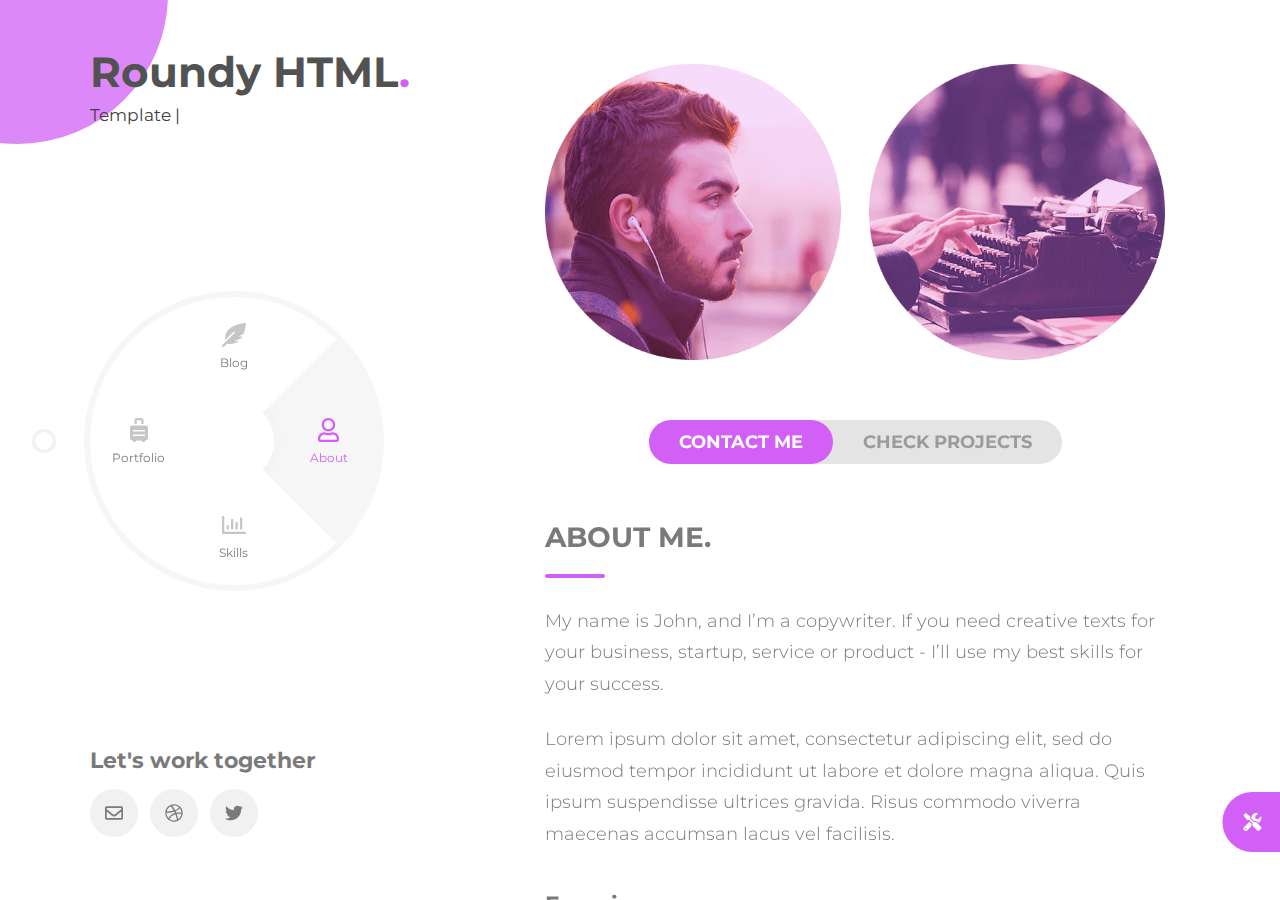
==== index.html @ 55c8c271 "upload project" ====
<!DOCTYPE html>
<html lang="en">
  <head>
    <meta charset="utf-8">
    <title>Roundy - Personal Resume / CV / Vcard HTML Template</title>
    <meta name="author" content="iltaen">
    <meta name="keywords" content="">
    <meta name="description" content="Personal Resume / CV / Vcard HTML Template">
    <meta name="viewport" content="width=device-width, initial-scale=1">
    <meta http-equiv="X-UA-Compatible" content="IE=edge">
    <link href="https://fonts.googleapis.com/css?family=Montserrat:400,800" rel="stylesheet">
    <link rel="stylesheet" type="text/css" href="lib/owl.carousel/assets/owl.carousel.min.css">
    <link rel="stylesheet" type="text/css" href="css/styles.css">
    <!--Favicon-->
    <link rel="apple-touch-icon" sizes="57x57" href="img/favicon/apple-icon-57x57.png">
    <link rel="apple-touch-icon" sizes="60x60" href="img/favicon/apple-icon-60x60.png">
    <link rel="apple-touch-icon" sizes="72x72" href="img/favicon/apple-icon-72x72.png">
    <link rel="apple-touch-icon" sizes="76x76" href="img/favicon/apple-icon-76x76.png">
    <link rel="apple-touch-icon" sizes="114x114" href="img/favicon/apple-icon-114x114.png">
    <link rel="apple-touch-icon" sizes="120x120" href="img/favicon/apple-icon-120x120.png">
    <link rel="apple-touch-icon" sizes="144x144" href="img/favicon/apple-icon-144x144.png">
    <link rel="apple-touch-icon" sizes="152x152" href="img/favicon/apple-icon-152x152.png">
    <link rel="apple-touch-icon" sizes="180x180" href="img/favicon/apple-icon-180x180.png">
    <link rel="icon" type="image/png" sizes="192x192" href="img/favicon/android-icon-192x192.png">
    <link rel="icon" type="image/png" sizes="32x32" href="img/favicon/favicon-32x32.png">
    <link rel="icon" type="image/png" sizes="96x96" href="img/favicon/favicon-96x96.png">
    <link rel="icon" type="image/png" sizes="16x16" href="img/favicon/favicon-16x16.png">
    <link rel="manifest" href="img/favicon/manifest.json">
    <meta name="msapplication-TileColor" content="#ffffff">
    <meta name="msapplication-TileImage" content="img/favicon/ms-icon-144x144.png">
    <meta name="theme-color" content="#ffffff">
    <script async src="https://www.googletagmanager.com/gtag/js?id=UA-142550521-1"></script>
    <script>
      window.dataLayer = window.dataLayer || [];
      function gtag(){dataLayer.push(arguments);}
      gtag('js', new Date());
      
      gtag('config', 'UA-142550521-1');
    </script>
  </head>
  <body>
    <!-- Place tag for photo/video background here-->
    <div class="roundy-body">
      <div class="roundy-round"></div>
      <div class="roundy-menu-toggle" id="roundy-menu-toggle">
        <div class="roundy-menu-toggle-bar roundy-first"></div>
        <div class="roundy-menu-toggle-bar roundy-second"></div>
        <div class="roundy-menu-toggle-bar roundy-third"></div>
      </div>
      <div class="roundy-menu-backdrop"></div>
      <div class="roundy-panel-fixed" id="roundy-panel-fixed">
        <div class="roundy-menu-header">
          <h1 class="roundy-menu-title">Roundy HTML<span class="roundy-menu-title-dot">.</span></h1>
          <div class="roundy-menu-subtitle"> <span></span></div>
        </div>
        <div class="roundy-menu">
          <!-- MENU START-->
          <div class="roundy-menu-items"><a class="roundy-menu-item" href="pages/about.html">
              <div class="roundy-menu-item-icon"> <i class="far fa-user"></i></div>
              <div class="roundy-menu-item-title">About</div></a><a class="roundy-menu-item" href="pages/skills.html">
              <div class="roundy-menu-item-icon"><i class="far fa-chart-bar"></i></div>
              <div class="roundy-menu-item-title">Skills</div></a><a class="roundy-menu-item" href="pages/portfolio.html">
              <div class="roundy-menu-item-icon"><i class="fas fa-suitcase-rolling"></i></div>
              <div class="roundy-menu-item-title">Portfolio</div></a><a class="roundy-menu-item" href="pages/blog.html">
              <div class="roundy-menu-item-icon"><i class="fas fa-feather-alt"></i></div>
              <div class="roundy-menu-item-title">Blog</div></a></div>
          <!-- MENU END-->
          <div class="roundy-menu-pie" id="roundy-menu-pie">
            <div class="roundy-menu-pie-half">
              <div class="roundy-menu-pie-quarter">
                <div class="roundy-menu-pie-bg roundy-outer">
                  <div class="roundy-menu-pie-bg roundy-inner"></div>
                </div>
              </div>
            </div>
          </div>
        </div>
        <div class="roundy-menu-footer">
          <h4 class="roundy-menu-footer-title">Let's work together</h4>
          <div class="roundy-menu-footer-content"><a class="roundy-footer-icon" href="mailto:mail@example.com"><i class="far fa-envelope"></i></a><a class="roundy-footer-icon" href="https://dribbble.com/iltaen"><i class="fab fa-dribbble"></i></a><a class="roundy-footer-icon" href="https://twitter.com/iltaen"><i class="fab fa-twitter"></i></a></div>
        </div>
      </div>
      <div class="roundy-panel-dynamic">
        <div class="roundy-mobile-header">
          <h1 class="roundy-menu-title">Roundy HTML<span class="roundy-menu-title-dot">.</span></h1>
          <div class="roundy-menu-subtitle-mobile">Template for your perfect resume.</div>
        </div>
        <div class="roundy-loader">
          <div class="roundy-spinner"></div><span>Loading, please wait...</span>
        </div>
        <div class="roundy-container">
          <div class="roundy-container-content"></div>
        </div>
      </div>
    </div>
    <script src="lib/jquery.min.js"></script>
    <script src="lib/typed.min.js"></script>
    <script src="lib/fontawesome-free/js/all.min.js"></script>
    <script src="lib/owl.carousel/owl.carousel.min.js"></script>
    <script src="js/script.js"></script>
    <div class="roundy-controls" id="roundy-controls">
      <div class="roundy-controls-toggle" id="roundy-controls-toggle"><i class="fas fa-tools"></i></div>
      <div class="roundy-controls-panel">
        <div class="roundy-controls-title">Roundy. 
          <div class="roundy-controls-subtitle">Full of hidden features.</div>
        </div>
        <div class="roundy-controls-button" id="roundy-dark-toggle"><i class="far fa-lightbulb"> </i><span class="roundy-controls-button-title">Dark mode</span></div>
        <div class="roundy-controls-button" id="roundy-bigpage-toggle"><i class="fas fa-expand"></i><span class="roundy-controls-button-title">Bigpage mode</span></div>
        <div class="roundy-controls-button" id="roundy-bg-image-toggle"><i class="far fa-images"></i><span class="roundy-controls-button-title">Photo background</span></div>
        <div class="roundy-controls-button" id="roundy-bg-video-toggle"><i class="fas fa-film"></i><span class="roundy-controls-button-title">Video background</span></div><a class="roundy-controls-button roundy-buy" href="https://themeforest.net/item/roundy-personal-resume-cv-vcard-html-template/24037837?ref=iltaen"><i class="fas fa-cart-arrow-down"></i><span class="roundy-controls-button-title">Get this template</span></a>
      </div>
    </div>
    <div class="roundy-body-bg roundy-hidden" id="roundy-bg-image" style="background-image: url('https://images.unsplash.com/photo-1499750310107-5fef28a66643?ixlib=rb-1.2.1&amp;auto=format&amp;fit=crop&amp;w=2550&amp;q=80');"></div>
    <div class="roundy-body-bg roundy-hidden" id="roundy-bg-video">
      <video autoplay muted loop>
        <source src="http://iltaen.com/iltaen-res/video-kb.mp4" type="video/mp4">
      </video>
    </div>
  </body>
</html>
---- css/styles.css ----
/*------------------------------------------------------------------

[Master Stylesheet]

Project:	Roundy HTML template
Version:	1.0.0
Author: iltaen (https://themeforest.net/user/iltaen)


------------------------------------------------------------------

[Table of contents]

1. Main styles
  1.1 HTML
  1.2 Body
  1.3 Headers
  1.4 Paragraph
  1.5 Sections
  1.5.1 Fixed panel for menu
  1.5.2 Dynamic panel for content
  1.5.3 Load spinner
2. UI elements
  2.1 Inputs
  2.2 Rows
  2.3 Button panel
  2.4 Radial bar
  2.5 Back button
3. Menu
  3.1 Menu header
  3.2 Round menu
  3.3 Round menu items
  3.4 Menu footer
  3.5 Menu mobile toggle
  3.6 Menu mobile backdrop
4. Content
  4.1 Content container
  4.2 Skills section
  4.3 Experience section
  4.4 Portfolio list v1
  4.5 Portfolio list v2
  4.6 Portfolio carousel v1
  4.6 Portfolio carousel v2
  4.7 Blog
  4.8 Blog post

------------------------------------------------------*/
/*! normalize.css v8.0.1 | MIT License | github.com/necolas/normalize.css */
/* Document
   ========================================================================== */
/**
 * 1. Correct the line height in all browsers.
 * 2. Prevent adjustments of font size after orientation changes in iOS.
 */
html {
  line-height: 1.15;
  /* 1 */
  -webkit-text-size-adjust: 100%;
  /* 2 */
}
/* Sections
   ========================================================================== */
/**
 * Remove the margin in all browsers.
 */
body {
  margin: 0;
}
/**
 * Render the `main` element consistently in IE.
 */
main {
  display: block;
}
/**
 * Correct the font size and margin on `h1` elements within `section` and
 * `article` contexts in Chrome, Firefox, and Safari.
 */
h1 {
  font-size: 2em;
  margin: 0.67em 0;
}
/* Grouping content
   ========================================================================== */
/**
 * 1. Add the correct box sizing in Firefox.
 * 2. Show the overflow in Edge and IE.
 */
hr {
  box-sizing: content-box;
  /* 1 */
  height: 0;
  /* 1 */
  overflow: visible;
  /* 2 */
}
/**
 * 1. Correct the inheritance and scaling of font size in all browsers.
 * 2. Correct the odd `em` font sizing in all browsers.
 */
pre {
  font-family: monospace, monospace;
  /* 1 */
  font-size: 1em;
  /* 2 */
}
/* Text-level semantics
   ========================================================================== */
/**
 * Remove the gray background on active links in IE 10.
 */
a {
  background-color: transparent;
}
/**
 * 1. Remove the bottom border in Chrome 57-
 * 2. Add the correct text decoration in Chrome, Edge, IE, Opera, and Safari.
 */
abbr[title] {
  border-bottom: none;
  /* 1 */
  text-decoration: underline;
  /* 2 */
  text-decoration: underline dotted;
  /* 2 */
}
/**
 * Add the correct font weight in Chrome, Edge, and Safari.
 */
b,
strong {
  font-weight: bolder;
}
/**
 * 1. Correct the inheritance and scaling of font size in all browsers.
 * 2. Correct the odd `em` font sizing in all browsers.
 */
code,
kbd,
samp {
  font-family: monospace, monospace;
  /* 1 */
  font-size: 1em;
  /* 2 */
}
/**
 * Add the correct font size in all browsers.
 */
small {
  font-size: 80%;
}
/**
 * Prevent `sub` and `sup` elements from affecting the line height in
 * all browsers.
 */
sub,
sup {
  font-size: 75%;
  line-height: 0;
  position: relative;
  vertical-align: baseline;
}
sub {
  bottom: -0.25em;
}
sup {
  top: -0.5em;
}
/* Embedded content
   ========================================================================== */
/**
 * Remove the border on images inside links in IE 10.
 */
img {
  border-style: none;
}
/* Forms
   ========================================================================== */
/**
 * 1. Change the font styles in all browsers.
 * 2. Remove the margin in Firefox and Safari.
 */
button,
input,
optgroup,
select,
textarea {
  font-family: inherit;
  /* 1 */
  font-size: 100%;
  /* 1 */
  line-height: 1.15;
  /* 1 */
  margin: 0;
  /* 2 */
}
/**
 * Show the overflow in IE.
 * 1. Show the overflow in Edge.
 */
button,
input {
  /* 1 */
  overflow: visible;
}
/**
 * Remove the inheritance of text transform in Edge, Firefox, and IE.
 * 1. Remove the inheritance of text transform in Firefox.
 */
button,
select {
  /* 1 */
  text-transform: none;
}
/**
 * Correct the inability to style clickable types in iOS and Safari.
 */
button,
[type="button"],
[type="reset"],
[type="submit"] {
  -webkit-appearance: button;
}
/**
 * Remove the inner border and padding in Firefox.
 */
button::-moz-focus-inner,
[type="button"]::-moz-focus-inner,
[type="reset"]::-moz-focus-inner,
[type="submit"]::-moz-focus-inner {
  border-style: none;
  padding: 0;
}
/**
 * Restore the focus styles unset by the previous rule.
 */
button:-moz-focusring,
[type="button"]:-moz-focusring,
[type="reset"]:-moz-focusring,
[type="submit"]:-moz-focusring {
  outline: 1px dotted ButtonText;
}
/**
 * Correct the padding in Firefox.
 */
fieldset {
  padding: 0.35em 0.75em 0.625em;
}
/**
 * 1. Correct the text wrapping in Edge and IE.
 * 2. Correct the color inheritance from `fieldset` elements in IE.
 * 3. Remove the padding so developers are not caught out when they zero out
 *    `fieldset` elements in all browsers.
 */
legend {
  box-sizing: border-box;
  /* 1 */
  color: inherit;
  /* 2 */
  display: table;
  /* 1 */
  max-width: 100%;
  /* 1 */
  padding: 0;
  /* 3 */
  white-space: normal;
  /* 1 */
}
/**
 * Add the correct vertical alignment in Chrome, Firefox, and Opera.
 */
progress {
  vertical-align: baseline;
}
/**
 * Remove the default vertical scrollbar in IE 10+.
 */
textarea {
  overflow: auto;
}
/**
 * 1. Add the correct box sizing in IE 10.
 * 2. Remove the padding in IE 10.
 */
[type="checkbox"],
[type="radio"] {
  box-sizing: border-box;
  /* 1 */
  padding: 0;
  /* 2 */
}
/**
 * Correct the cursor style of increment and decrement buttons in Chrome.
 */
[type="number"]::-webkit-inner-spin-button,
[type="number"]::-webkit-outer-spin-button {
  height: auto;
}
/**
 * 1. Correct the odd appearance in Chrome and Safari.
 * 2. Correct the outline style in Safari.
 */
[type="search"] {
  -webkit-appearance: textfield;
  /* 1 */
  outline-offset: -2px;
  /* 2 */
}
/**
 * Remove the inner padding in Chrome and Safari on macOS.
 */
[type="search"]::-webkit-search-decoration {
  -webkit-appearance: none;
}
/**
 * 1. Correct the inability to style clickable types in iOS and Safari.
 * 2. Change font properties to `inherit` in Safari.
 */
::-webkit-file-upload-button {
  -webkit-appearance: button;
  /* 1 */
  font: inherit;
  /* 2 */
}
/* Interactive
   ========================================================================== */
/*
 * Add the correct display in Edge, IE 10+, and Firefox.
 */
details {
  display: block;
}
/*
 * Add the correct display in all browsers.
 */
summary {
  display: list-item;
}
/* Misc
   ========================================================================== */
/**
 * Add the correct display in IE 10+.
 */
template {
  display: none;
}
/**
 * Add the correct display in IE 10.
 */
[hidden] {
  display: none;
}
:root {
  --theme-default: #d260f7;
  --theme-hl: #d260f7;
}
@keyframes spin {
  100% {
    transform: rotate(360deg);
  }
}
@keyframes breathe {
  50% {
    transform: scale(0.95);
  }
}
/*
[1. Main styles]
[1.1 HTML]
*/
html {
  font-family: 'Montserrat', Helvetica, Tahoma, sans-serif;
  font-size: 16px;
}
@media only screen and (max-device-width: 1280px) {
  html {
    font-size: 12px;
  }
}
/*
[1.2 Body]
*/
body {
  letter-spacing: 0;
  width: 100%;
  height: 100vh;
  min-height: 600px;
  margin: 0;
  color: #7a7a7a;
  background: #ffffff;
  font-size: 1.3rem;
  overflow-x: hidden;
  overflow-y: visible;
}
body.roundy-mode-dark {
  background-color: #272727;
  color: #c6c6c6;
}
.roundy-body {
  width: 100%;
  height: 100%;
  position: relative;
  margin: 0 auto;
  display: flex;
  flex-direction: row;
  justify-content: start;
  align-items: center;
  z-index: 1;
}
@media only screen and (max-width: 1024px) {
  .roundy-body {
    display: block;
    margin: 0;
    height: auto;
  }
}
.roundy-body-bg {
  position: fixed;
  top: 0;
  left: 0;
  right: 0;
  bottom: 0;
  background-size: cover;
  background-position: center;
  background-repeat: no-repeat;
  z-index: 0;
}
.roundy-body-bg video {
  position: fixed;
  top: 0;
  left: 0;
  right: 0;
  bottom: 0;
  min-width: 100%;
  min-height: 100%;
}
.roundy-body-bg:after {
  content: "";
  position: absolute;
  top: -100px;
  left: -100px;
  right: -100px;
  bottom: -100px;
  background-color: #ffffff;
  opacity: 0.85;
}
.roundy-mode-dark .roundy-body-bg:after {
  background-color: #272727;
}
/*
[1.3 Headers]
*/
ul,
p,
h1,
h2,
h3,
h4,
h5,
h6,
blockquote {
  margin: 0;
  padding: 0;
  -webkit-padding-start: 0;
  -webkit-margin-before: 0;
  -webkit-margin-after: 0;
}
h1,
h2,
h3,
h4,
h5,
h6 {
  font-weight: 300;
  margin-bottom: 1em;
  line-height: 1;
}
p + h1,
p + h2,
p + h3,
p + h4,
p + h5,
p + h6 {
  margin-top: 2em;
}
.roundy-mode-dark h1,
.roundy-mode-dark h2,
.roundy-mode-dark h3,
.roundy-mode-dark h4,
.roundy-mode-dark h5,
.roundy-mode-dark h6 {
  color: #ffffff;
}
@media only screen and (max-width: 1024px) {
  h1,
  h2,
  h3,
  h4,
  h5,
  h6 {
    margin-bottom: 0.5em;
  }
}
h1 {
  font-size: 3.5rem;
  font-weight: bold;
}
h2 {
  font-size: 2.3rem;
  font-weight: bold;
  text-transform: uppercase;
}
h2:after {
  content: "";
  position: relative;
  display: block;
  width: 5rem;
  height: 0.4rem;
  border-radius: 1rem;
  background-color: #d260f7;
  background-color: var(--theme-hl);
  margin: 1.8rem 0 1rem;
}
@media only screen and (max-width: 1024px) {
  h2:after {
    width: 3.3rem;
    height: 0.2rem;
    border-radius: 0.2rem;
    margin: 1rem 0 1.5rem;
  }
}
h3 {
  font-size: 2rem;
  font-weight: bold;
}
h4 {
  font-size: 1.8rem;
  font-weight: bold;
  margin-bottom: 0.8em;
}
h5 {
  font-size: 1.5rem;
  font-weight: bold;
  margin-bottom: 0.8em;
}
h6 {
  font-size: 1.2rem;
  font-weight: bold;
  margin-bottom: 0.5em;
}
/*
[1.4 Paragraph]
*/
p {
  line-height: 1.5;
  position: relative;
  z-index: 10;
  font-weight: 300;
  margin-bottom: 1em;
}
.roundy-paragraph {
  line-height: 1.75;
  font-size: 1.5rem;
  margin-top: 2rem;
  margin-bottom: 2rem;
}
::selection,
input::selection,
textarea::selection {
  background-color: #d260f7;
  background-color: var(--theme-hl);
  color: #ffffff;
}
a {
  text-decoration: none;
  color: #d260f7;
  color: var(--theme-hl);
}
blockquote {
  font-style: italic;
}
/*
[1.5 Sections]
*/
section {
  margin: 1em 0;
  font-size: 16px;
}
/*
[1.5.1 Fixed panel for menu]
*/
.roundy-panel-fixed {
  height: 100%;
  width: 39vw;
  min-width: 600px;
  flex-shrink: 0;
  box-sizing: border-box;
  position: relative;
  display: flex;
  flex-direction: column;
  justify-content: space-between;
  padding-top: 4vw;
  padding-bottom: 4vw;
  padding-right: 3rem;
  transition: width 0.4s ease;
}
.roundy-bigpage .roundy-panel-fixed {
  width: 25vw;
  min-width: 300px;
}
@media only screen and (max-device-width: 1280px) {
  .roundy-panel-fixed {
    min-width: 400px;
  }
}
@media only screen and (max-width: 1024px) {
  .roundy-panel-fixed {
    position: fixed;
    background-color: #ffffff;
    z-index: 100;
    width: 50vw;
    min-width: 100px;
    height: 100vh;
    padding-bottom: 60px;
    padding-right: 0;
    overflow-x: hidden;
    overflow-y: auto;
    transform: translate3d(-100%, 0, 0);
    transition: transform 0.4s ease;
  }
  .roundy-bigpage .roundy-panel-fixed {
    width: 50vw;
    min-width: 100px;
  }
  .roundy-panel-fixed.roundy-menu-opened {
    transform: translate3d(0, 0, 0);
  }
  .roundy-mode-dark .roundy-panel-fixed {
    background-color: #272727;
  }
}
@media only screen and (max-width: 470px) {
  .roundy-panel-fixed {
    width: 87%;
    width: calc(100% - 3.8rem);
  }
  .roundy-bigpage .roundy-panel-fixed {
    width: 87%;
    width: calc(100% - 3.8rem);
  }
}
.roundy-round {
  width: 25rem;
  height: 25rem;
  position: absolute;
  top: -13rem;
  left: -11rem;
  border-radius: 100%;
  background-color: #d260f7;
  background-color: var(--theme-hl);
  opacity: 0.75;
  z-index: -1;
  -webkit-transition: background-color 1s ease;
  -moz-transition: background-color 1s ease;
  -ms-transition: background-color 1s ease;
  -o-transition: background-color 1s ease;
  transition: background-color 1s ease;
}
@media only screen and (max-width: 1024px) {
  .roundy-round {
    width: 20rem;
    height: 20rem;
    top: -10rem;
    left: -10rem;
  }
}
/*
[1.5.2 Dynamic panel for content]
*/
.roundy-panel-dynamic {
  height: 100%;
  min-width: 61vw;
  flex-grow: 1;
  display: flex;
  flex-direction: column;
  align-items: flex-start;
  justify-content: center;
  position: relative;
  box-sizing: border-box;
  padding-right: 0;
  -webkit-padding-end: 4vw;
  z-index: 50;
  transition: flex 0.4s ease;
  -moz-transform-style: preserve-3d;
  -o-transform-style: preserve-3d;
  -ms-transform-style: preserve-3d;
  -webkit-transform-style: preserve-3d;
  transform-style: preserve-3d;
}
.roundy-panel-dynamic ::-webkit-scrollbar {
  width: 5px;
}
.roundy-panel-dynamic ::-webkit-scrollbar-button {
  height: 15px;
  opacity: 0;
}
.roundy-panel-dynamic ::-webkit-scrollbar-track {
  margin-top: 4vw;
  margin-bottom: 4vw;
  background-color: #e4e4e4;
}
.roundy-panel-dynamic ::-webkit-scrollbar-thumb {
  height: 50px;
  width: 10px;
  background-color: #9b9b9b;
  border-radius: 3px;
}
.roundy-panel-dynamic ::-webkit-scrollbar-corner {
  display: none;
}
.roundy-panel-dynamic ::-webkit-resizer {
  display: none;
  opacity: 0;
  visibility: hidden;
}
.roundy-mode-dark .roundy-panel-dynamic ::-webkit-scrollbar-track {
  background-color: #404040;
}
.roundy-mode-dark .roundy-panel-dynamic ::-webkit-scrollbar-thumb {
  background-color: #7a7a7a;
}
.roundy-panel-dynamic textarea::-webkit-scrollbar-track {
  margin-top: 0;
  margin-bottom: 0;
}
@media only screen and (max-width: 1024px) {
  .roundy-panel-dynamic {
    -webkit-padding-end: 0;
    width: 100vw;
    height: auto;
    padding-right: 0;
  }
}
.roundy-mobile-header {
  display: none;
  width: 100%;
  box-sizing: border-box;
  padding: 2rem;
}
@media only screen and (max-width: 1024px) {
  .roundy-mobile-header {
    display: block;
    padding-top: 3rem;
    padding-left: 3.4rem;
    padding-right: 7rem;
  }
}
/*
[1.5.3 Load spinner]
*/
.roundy-loader {
  position: absolute;
  font-size: 16px;
  z-index: 0;
  color: #d260f7;
  color: var(--theme-hl);
  opacity: 0;
  -webkit-transition: opacity 0.2s ease;
  -moz-transition: opacity 0.2s ease;
  -ms-transition: opacity 0.2s ease;
  -o-transition: opacity 0.2s ease;
  transition: opacity 0.2s ease;
}
.roundy-loader.roundy-active {
  opacity: 1;
  z-index: 500;
}
@media only screen and (max-width: 1024px) {
  .roundy-loader {
    top: 20vh;
    padding: 3.4rem;
  }
}
.roundy-spinner {
  width: 20px;
  height: 20px;
  display: inline-block;
  vertical-align: middle;
  margin-right: 10px;
  border: 2px solid #d260f7;
  border: 2px solid var(--theme-hl);
  border-radius: 50%;
  border-color: #d260f7 #d260f7 #d260f7 transparent;
  border-color: var(--theme-hl) transparent var(--theme-hl) transparent;
  animation: spin 1s cubic-bezier(0.425, -0.23, 0.51, 1.365) infinite;
}
/*
[2. UI elements]
[2.1 Inputs]
*/
input,
textarea {
  font-family: 'Montserrat', Helvetica, Tahoma, sans-serif;
  font-size: 16px;
  background: transparent;
  border: none;
  box-sizing: border-box;
  line-height: 1.3;
  width: 100%;
  padding: 1rem 0.5rem;
  border-bottom: 2px solid #e4e4e4;
  margin-bottom: 1.5rem;
}
input:focus,
textarea:focus {
  border-color: #d260f7;
  border-color: var(--theme-hl);
  box-shadow: none;
  outline: none;
}
*::-webkit-input-placeholder {
  color: #c6c6c6;
}
*:-moz-placeholder {
  color: #c6c6c6;
}
*::-moz-placeholder {
  color: #c6c6c6;
}
*:-ms-input-placeholder {
  color: #c6c6c6;
}
button {
  font-family: 'Montserrat', Helvetica, Tahoma, sans-serif;
  font-size: 16px;
  padding: 6px 30px;
  border: 2px solid #d260f7;
  border: 2px solid var(--theme-hl);
  background-color: #d260f7;
  background-color: var(--theme-hl);
  font-weight: bold;
  cursor: pointer;
  border-radius: 3rem;
  color: #ffffff;
  outline: none;
  -webkit-appearance: none;
}
.roundy-controls {
  position: fixed;
  top: 0;
  right: 0;
  bottom: 0;
  z-index: 200;
  transform: translate3d(101%, 0, 0);
  background-color: #272727;
  color: #c6c6c6;
  transition: transform 0.4s ease;
}
.roundy-controls.active {
  transform: translate3d(0, 0, 0);
}
.roundy-controls-toggle {
  position: absolute;
  bottom: 4rem;
  right: 100%;
  border-radius: 50% 0 0 50%;
  background-color: var(--theme-hl);
  color: #ffffff;
  cursor: pointer;
  display: flex;
  justify-content: center;
  align-items: center;
  font-size: 1.5rem;
  width: 5rem;
  height: 5rem;
}
.roundy-controls-panel {
  padding: 3rem;
  display: flex;
  flex-direction: column;
  align-items: flex-start;
  justify-content: flex-start;
}
.roundy-controls-title {
  flex-grow: 1;
  font-weight: 700;
  color: #ffffff;
  font-size: 1.5rem;
  margin-bottom: 3rem;
}
.roundy-controls-subtitle {
  margin-top: 1rem;
  font-size: 0.9rem;
  font-weight: 400;
  color: #9b9b9b;
}
.roundy-controls-button {
  padding: 0.8rem 1.5rem;
  margin-bottom: 0.75rem;
  border-radius: 2rem;
  box-sizing: border-box;
  width: 100%;
  display: inline-flex;
  align-items: center;
  cursor: pointer;
  font-weight: 500;
  background: #404040;
}
.roundy-controls-button:hover,
.roundy-controls-button.active {
  background: #9b9b9b;
  background: var(--theme-hl);
  color: #ffffff;
}
.roundy-controls-button.roundy-buy {
  margin-top: 2rem;
}
.roundy-controls-button-title {
  font-size: 1rem;
  margin-left: 0.7rem;
}
/*
[2.2 Rows]
*/
.roundy-row {
  display: flex;
  flex-direction: row;
}
.roundy-row.m-vertical-center {
  align-items: center;
}
@media only screen and (max-width: 470px) {
  .roundy-row.m-mobile-onerow {
    flex-direction: column;
  }
  .roundy-row.m-mobile-onerow .roundy-row-cell {
    padding-right: 0;
  }
}
.roundy-row-cell {
  flex-grow: 1;
  padding-right: 2rem;
}
.roundy-row-cell:last-child {
  padding-right: 0;
}
.roundy-row-cell.m-grow {
  flex-grow: 1;
}
.roundy-hidden {
  display: none;
}
/*
[2.3 Button panel]
*/
.roundy-buttonpanel {
  text-align: center;
  margin: 5rem 0;
}
.roundy-buttonpanel-buttons {
  background-color: #e4e4e4;
  border-radius: 3rem;
  display: inline-flex;
  flex-direction: row;
  justify-content: center;
  align-items: center;
}
.roundy-mode-dark .roundy-buttonpanel-buttons {
  background-color: #525252;
}
@media only screen and (max-width: 1024px) {
  .roundy-mode-dark .roundy-buttonpanel-buttons {
    background: none;
  }
}
@media only screen and (max-width: 470px) {
  .roundy-buttonpanel-buttons {
    display: block;
    background: none;
  }
}
.roundy-buttonpanel-button {
  display: inline-block;
  cursor: pointer;
  padding: 1rem 2.5rem;
  border-radius: 3rem;
  font-size: 1.5rem;
  text-transform: uppercase;
  font-weight: bold;
  color: #9b9b9b;
  transition: color 0.4s ease;
}
.roundy-buttonpanel-button.roundy-active {
  color: #ffffff;
  background-color: #d260f7;
  background-color: var(--theme-hl);
}
.roundy-mode-dark .roundy-buttonpanel-button.roundy-active {
  color: #ffffff;
}
.roundy-buttonpanel-button:hover {
  color: #d260f7;
  color: var(--theme-hl);
}
.roundy-buttonpanel-button:hover.roundy-active {
  color: #ffffff;
}
@media only screen and (max-width: 470px) {
  .roundy-buttonpanel-button {
    display: block;
    background-color: #e4e4e4;
    margin-bottom: 1rem;
  }
  .roundy-mode-dark .roundy-buttonpanel-button {
    background-color: #525252;
  }
  .roundy-buttonpanel-button.roundy-active {
    color: #ffffff;
    background-color: #d260f7;
    background-color: var(--theme-hl);
  }
}
.roundy-mode-dark .roundy-buttonpanel-button {
  color: #e4e4e4;
}
/*
[2.4 Radial bar]
*/
.roundy-radialbar {
  display: flex;
  justify-content: center;
  align-items: center;
  position: relative;
  width: 7rem;
  min-width: 7rem;
  height: 7rem;
}
.roundy-radialbar.p-0 .roundy-radialbar-bar.m-left:after {
  -webkit-transform: rotate(180deg);
  -moz-transform: rotate(180deg);
  -ms-transform: rotate(180deg);
  -o-transform: rotate(180deg);
  transform: rotate(180deg);
}
.roundy-radialbar.p-0 .roundy-radialbar-bar.m-right:after {
  -webkit-transform: rotate(180deg);
  -moz-transform: rotate(180deg);
  -ms-transform: rotate(180deg);
  -o-transform: rotate(180deg);
  transform: rotate(180deg);
}
.roundy-radialbar.p-1 .roundy-radialbar-bar.m-left:after {
  -webkit-transform: rotate(180deg);
  -moz-transform: rotate(180deg);
  -ms-transform: rotate(180deg);
  -o-transform: rotate(180deg);
  transform: rotate(180deg);
}
.roundy-radialbar.p-1 .roundy-radialbar-bar.m-right:after {
  -webkit-transform: rotate(183.6deg);
  -moz-transform: rotate(183.6deg);
  -ms-transform: rotate(183.6deg);
  -o-transform: rotate(183.6deg);
  transform: rotate(183.6deg);
}
.roundy-radialbar.p-2 .roundy-radialbar-bar.m-left:after {
  -webkit-transform: rotate(180deg);
  -moz-transform: rotate(180deg);
  -ms-transform: rotate(180deg);
  -o-transform: rotate(180deg);
  transform: rotate(180deg);
}
.roundy-radialbar.p-2 .roundy-radialbar-bar.m-right:after {
  -webkit-transform: rotate(187.2deg);
  -moz-transform: rotate(187.2deg);
  -ms-transform: rotate(187.2deg);
  -o-transform: rotate(187.2deg);
  transform: rotate(187.2deg);
}
.roundy-radialbar.p-3 .roundy-radialbar-bar.m-left:after {
  -webkit-transform: rotate(180deg);
  -moz-transform: rotate(180deg);
  -ms-transform: rotate(180deg);
  -o-transform: rotate(180deg);
  transform: rotate(180deg);
}
.roundy-radialbar.p-3 .roundy-radialbar-bar.m-right:after {
  -webkit-transform: rotate(190.8deg);
  -moz-transform: rotate(190.8deg);
  -ms-transform: rotate(190.8deg);
  -o-transform: rotate(190.8deg);
  transform: rotate(190.8deg);
}
.roundy-radialbar.p-4 .roundy-radialbar-bar.m-left:after {
  -webkit-transform: rotate(180deg);
  -moz-transform: rotate(180deg);
  -ms-transform: rotate(180deg);
  -o-transform: rotate(180deg);
  transform: rotate(180deg);
}
.roundy-radialbar.p-4 .roundy-radialbar-bar.m-right:after {
  -webkit-transform: rotate(194.4deg);
  -moz-transform: rotate(194.4deg);
  -ms-transform: rotate(194.4deg);
  -o-transform: rotate(194.4deg);
  transform: rotate(194.4deg);
}
.roundy-radialbar.p-5 .roundy-radialbar-bar.m-left:after {
  -webkit-transform: rotate(180deg);
  -moz-transform: rotate(180deg);
  -ms-transform: rotate(180deg);
  -o-transform: rotate(180deg);
  transform: rotate(180deg);
}
.roundy-radialbar.p-5 .roundy-radialbar-bar.m-right:after {
  -webkit-transform: rotate(198deg);
  -moz-transform: rotate(198deg);
  -ms-transform: rotate(198deg);
  -o-transform: rotate(198deg);
  transform: rotate(198deg);
}
.roundy-radialbar.p-6 .roundy-radialbar-bar.m-left:after {
  -webkit-transform: rotate(180deg);
  -moz-transform: rotate(180deg);
  -ms-transform: rotate(180deg);
  -o-transform: rotate(180deg);
  transform: rotate(180deg);
}
.roundy-radialbar.p-6 .roundy-radialbar-bar.m-right:after {
  -webkit-transform: rotate(201.6deg);
  -moz-transform: rotate(201.6deg);
  -ms-transform: rotate(201.6deg);
  -o-transform: rotate(201.6deg);
  transform: rotate(201.6deg);
}
.roundy-radialbar.p-7 .roundy-radialbar-bar.m-left:after {
  -webkit-transform: rotate(180deg);
  -moz-transform: rotate(180deg);
  -ms-transform: rotate(180deg);
  -o-transform: rotate(180deg);
  transform: rotate(180deg);
}
.roundy-radialbar.p-7 .roundy-radialbar-bar.m-right:after {
  -webkit-transform: rotate(205.2deg);
  -moz-transform: rotate(205.2deg);
  -ms-transform: rotate(205.2deg);
  -o-transform: rotate(205.2deg);
  transform: rotate(205.2deg);
}
.roundy-radialbar.p-8 .roundy-radialbar-bar.m-left:after {
  -webkit-transform: rotate(180deg);
  -moz-transform: rotate(180deg);
  -ms-transform: rotate(180deg);
  -o-transform: rotate(180deg);
  transform: rotate(180deg);
}
.roundy-radialbar.p-8 .roundy-radialbar-bar.m-right:after {
  -webkit-transform: rotate(208.8deg);
  -moz-transform: rotate(208.8deg);
  -ms-transform: rotate(208.8deg);
  -o-transform: rotate(208.8deg);
  transform: rotate(208.8deg);
}
.roundy-radialbar.p-9 .roundy-radialbar-bar.m-left:after {
  -webkit-transform: rotate(180deg);
  -moz-transform: rotate(180deg);
  -ms-transform: rotate(180deg);
  -o-transform: rotate(180deg);
  transform: rotate(180deg);
}
.roundy-radialbar.p-9 .roundy-radialbar-bar.m-right:after {
  -webkit-transform: rotate(212.4deg);
  -moz-transform: rotate(212.4deg);
  -ms-transform: rotate(212.4deg);
  -o-transform: rotate(212.4deg);
  transform: rotate(212.4deg);
}
.roundy-radialbar.p-10 .roundy-radialbar-bar.m-left:after {
  -webkit-transform: rotate(180deg);
  -moz-transform: rotate(180deg);
  -ms-transform: rotate(180deg);
  -o-transform: rotate(180deg);
  transform: rotate(180deg);
}
.roundy-radialbar.p-10 .roundy-radialbar-bar.m-right:after {
  -webkit-transform: rotate(216deg);
  -moz-transform: rotate(216deg);
  -ms-transform: rotate(216deg);
  -o-transform: rotate(216deg);
  transform: rotate(216deg);
}
.roundy-radialbar.p-11 .roundy-radialbar-bar.m-left:after {
  -webkit-transform: rotate(180deg);
  -moz-transform: rotate(180deg);
  -ms-transform: rotate(180deg);
  -o-transform: rotate(180deg);
  transform: rotate(180deg);
}
.roundy-radialbar.p-11 .roundy-radialbar-bar.m-right:after {
  -webkit-transform: rotate(219.6deg);
  -moz-transform: rotate(219.6deg);
  -ms-transform: rotate(219.6deg);
  -o-transform: rotate(219.6deg);
  transform: rotate(219.6deg);
}
.roundy-radialbar.p-12 .roundy-radialbar-bar.m-left:after {
  -webkit-transform: rotate(180deg);
  -moz-transform: rotate(180deg);
  -ms-transform: rotate(180deg);
  -o-transform: rotate(180deg);
  transform: rotate(180deg);
}
.roundy-radialbar.p-12 .roundy-radialbar-bar.m-right:after {
  -webkit-transform: rotate(223.2deg);
  -moz-transform: rotate(223.2deg);
  -ms-transform: rotate(223.2deg);
  -o-transform: rotate(223.2deg);
  transform: rotate(223.2deg);
}
.roundy-radialbar.p-13 .roundy-radialbar-bar.m-left:after {
  -webkit-transform: rotate(180deg);
  -moz-transform: rotate(180deg);
  -ms-transform: rotate(180deg);
  -o-transform: rotate(180deg);
  transform: rotate(180deg);
}
.roundy-radialbar.p-13 .roundy-radialbar-bar.m-right:after {
  -webkit-transform: rotate(226.8deg);
  -moz-transform: rotate(226.8deg);
  -ms-transform: rotate(226.8deg);
  -o-transform: rotate(226.8deg);
  transform: rotate(226.8deg);
}
.roundy-radialbar.p-14 .roundy-radialbar-bar.m-left:after {
  -webkit-transform: rotate(180deg);
  -moz-transform: rotate(180deg);
  -ms-transform: rotate(180deg);
  -o-transform: rotate(180deg);
  transform: rotate(180deg);
}
.roundy-radialbar.p-14 .roundy-radialbar-bar.m-right:after {
  -webkit-transform: rotate(230.4deg);
  -moz-transform: rotate(230.4deg);
  -ms-transform: rotate(230.4deg);
  -o-transform: rotate(230.4deg);
  transform: rotate(230.4deg);
}
.roundy-radialbar.p-15 .roundy-radialbar-bar.m-left:after {
  -webkit-transform: rotate(180deg);
  -moz-transform: rotate(180deg);
  -ms-transform: rotate(180deg);
  -o-transform: rotate(180deg);
  transform: rotate(180deg);
}
.roundy-radialbar.p-15 .roundy-radialbar-bar.m-right:after {
  -webkit-transform: rotate(234deg);
  -moz-transform: rotate(234deg);
  -ms-transform: rotate(234deg);
  -o-transform: rotate(234deg);
  transform: rotate(234deg);
}
.roundy-radialbar.p-16 .roundy-radialbar-bar.m-left:after {
  -webkit-transform: rotate(180deg);
  -moz-transform: rotate(180deg);
  -ms-transform: rotate(180deg);
  -o-transform: rotate(180deg);
  transform: rotate(180deg);
}
.roundy-radialbar.p-16 .roundy-radialbar-bar.m-right:after {
  -webkit-transform: rotate(237.6deg);
  -moz-transform: rotate(237.6deg);
  -ms-transform: rotate(237.6deg);
  -o-transform: rotate(237.6deg);
  transform: rotate(237.6deg);
}
.roundy-radialbar.p-17 .roundy-radialbar-bar.m-left:after {
  -webkit-transform: rotate(180deg);
  -moz-transform: rotate(180deg);
  -ms-transform: rotate(180deg);
  -o-transform: rotate(180deg);
  transform: rotate(180deg);
}
.roundy-radialbar.p-17 .roundy-radialbar-bar.m-right:after {
  -webkit-transform: rotate(241.2deg);
  -moz-transform: rotate(241.2deg);
  -ms-transform: rotate(241.2deg);
  -o-transform: rotate(241.2deg);
  transform: rotate(241.2deg);
}
.roundy-radialbar.p-18 .roundy-radialbar-bar.m-left:after {
  -webkit-transform: rotate(180deg);
  -moz-transform: rotate(180deg);
  -ms-transform: rotate(180deg);
  -o-transform: rotate(180deg);
  transform: rotate(180deg);
}
.roundy-radialbar.p-18 .roundy-radialbar-bar.m-right:after {
  -webkit-transform: rotate(244.8deg);
  -moz-transform: rotate(244.8deg);
  -ms-transform: rotate(244.8deg);
  -o-transform: rotate(244.8deg);
  transform: rotate(244.8deg);
}
.roundy-radialbar.p-19 .roundy-radialbar-bar.m-left:after {
  -webkit-transform: rotate(180deg);
  -moz-transform: rotate(180deg);
  -ms-transform: rotate(180deg);
  -o-transform: rotate(180deg);
  transform: rotate(180deg);
}
.roundy-radialbar.p-19 .roundy-radialbar-bar.m-right:after {
  -webkit-transform: rotate(248.4deg);
  -moz-transform: rotate(248.4deg);
  -ms-transform: rotate(248.4deg);
  -o-transform: rotate(248.4deg);
  transform: rotate(248.4deg);
}
.roundy-radialbar.p-20 .roundy-radialbar-bar.m-left:after {
  -webkit-transform: rotate(180deg);
  -moz-transform: rotate(180deg);
  -ms-transform: rotate(180deg);
  -o-transform: rotate(180deg);
  transform: rotate(180deg);
}
.roundy-radialbar.p-20 .roundy-radialbar-bar.m-right:after {
  -webkit-transform: rotate(252deg);
  -moz-transform: rotate(252deg);
  -ms-transform: rotate(252deg);
  -o-transform: rotate(252deg);
  transform: rotate(252deg);
}
.roundy-radialbar.p-21 .roundy-radialbar-bar.m-left:after {
  -webkit-transform: rotate(180deg);
  -moz-transform: rotate(180deg);
  -ms-transform: rotate(180deg);
  -o-transform: rotate(180deg);
  transform: rotate(180deg);
}
.roundy-radialbar.p-21 .roundy-radialbar-bar.m-right:after {
  -webkit-transform: rotate(255.6deg);
  -moz-transform: rotate(255.6deg);
  -ms-transform: rotate(255.6deg);
  -o-transform: rotate(255.6deg);
  transform: rotate(255.6deg);
}
.roundy-radialbar.p-22 .roundy-radialbar-bar.m-left:after {
  -webkit-transform: rotate(180deg);
  -moz-transform: rotate(180deg);
  -ms-transform: rotate(180deg);
  -o-transform: rotate(180deg);
  transform: rotate(180deg);
}
.roundy-radialbar.p-22 .roundy-radialbar-bar.m-right:after {
  -webkit-transform: rotate(259.2deg);
  -moz-transform: rotate(259.2deg);
  -ms-transform: rotate(259.2deg);
  -o-transform: rotate(259.2deg);
  transform: rotate(259.2deg);
}
.roundy-radialbar.p-23 .roundy-radialbar-bar.m-left:after {
  -webkit-transform: rotate(180deg);
  -moz-transform: rotate(180deg);
  -ms-transform: rotate(180deg);
  -o-transform: rotate(180deg);
  transform: rotate(180deg);
}
.roundy-radialbar.p-23 .roundy-radialbar-bar.m-right:after {
  -webkit-transform: rotate(262.8deg);
  -moz-transform: rotate(262.8deg);
  -ms-transform: rotate(262.8deg);
  -o-transform: rotate(262.8deg);
  transform: rotate(262.8deg);
}
.roundy-radialbar.p-24 .roundy-radialbar-bar.m-left:after {
  -webkit-transform: rotate(180deg);
  -moz-transform: rotate(180deg);
  -ms-transform: rotate(180deg);
  -o-transform: rotate(180deg);
  transform: rotate(180deg);
}
.roundy-radialbar.p-24 .roundy-radialbar-bar.m-right:after {
  -webkit-transform: rotate(266.4deg);
  -moz-transform: rotate(266.4deg);
  -ms-transform: rotate(266.4deg);
  -o-transform: rotate(266.4deg);
  transform: rotate(266.4deg);
}
.roundy-radialbar.p-25 .roundy-radialbar-bar.m-left:after {
  -webkit-transform: rotate(180deg);
  -moz-transform: rotate(180deg);
  -ms-transform: rotate(180deg);
  -o-transform: rotate(180deg);
  transform: rotate(180deg);
}
.roundy-radialbar.p-25 .roundy-radialbar-bar.m-right:after {
  -webkit-transform: rotate(270deg);
  -moz-transform: rotate(270deg);
  -ms-transform: rotate(270deg);
  -o-transform: rotate(270deg);
  transform: rotate(270deg);
}
.roundy-radialbar.p-26 .roundy-radialbar-bar.m-left:after {
  -webkit-transform: rotate(180deg);
  -moz-transform: rotate(180deg);
  -ms-transform: rotate(180deg);
  -o-transform: rotate(180deg);
  transform: rotate(180deg);
}
.roundy-radialbar.p-26 .roundy-radialbar-bar.m-right:after {
  -webkit-transform: rotate(273.6deg);
  -moz-transform: rotate(273.6deg);
  -ms-transform: rotate(273.6deg);
  -o-transform: rotate(273.6deg);
  transform: rotate(273.6deg);
}
.roundy-radialbar.p-27 .roundy-radialbar-bar.m-left:after {
  -webkit-transform: rotate(180deg);
  -moz-transform: rotate(180deg);
  -ms-transform: rotate(180deg);
  -o-transform: rotate(180deg);
  transform: rotate(180deg);
}
.roundy-radialbar.p-27 .roundy-radialbar-bar.m-right:after {
  -webkit-transform: rotate(277.2deg);
  -moz-transform: rotate(277.2deg);
  -ms-transform: rotate(277.2deg);
  -o-transform: rotate(277.2deg);
  transform: rotate(277.2deg);
}
.roundy-radialbar.p-28 .roundy-radialbar-bar.m-left:after {
  -webkit-transform: rotate(180deg);
  -moz-transform: rotate(180deg);
  -ms-transform: rotate(180deg);
  -o-transform: rotate(180deg);
  transform: rotate(180deg);
}
.roundy-radialbar.p-28 .roundy-radialbar-bar.m-right:after {
  -webkit-transform: rotate(280.8deg);
  -moz-transform: rotate(280.8deg);
  -ms-transform: rotate(280.8deg);
  -o-transform: rotate(280.8deg);
  transform: rotate(280.8deg);
}
.roundy-radialbar.p-29 .roundy-radialbar-bar.m-left:after {
  -webkit-transform: rotate(180deg);
  -moz-transform: rotate(180deg);
  -ms-transform: rotate(180deg);
  -o-transform: rotate(180deg);
  transform: rotate(180deg);
}
.roundy-radialbar.p-29 .roundy-radialbar-bar.m-right:after {
  -webkit-transform: rotate(284.4deg);
  -moz-transform: rotate(284.4deg);
  -ms-transform: rotate(284.4deg);
  -o-transform: rotate(284.4deg);
  transform: rotate(284.4deg);
}
.roundy-radialbar.p-30 .roundy-radialbar-bar.m-left:after {
  -webkit-transform: rotate(180deg);
  -moz-transform: rotate(180deg);
  -ms-transform: rotate(180deg);
  -o-transform: rotate(180deg);
  transform: rotate(180deg);
}
.roundy-radialbar.p-30 .roundy-radialbar-bar.m-right:after {
  -webkit-transform: rotate(288deg);
  -moz-transform: rotate(288deg);
  -ms-transform: rotate(288deg);
  -o-transform: rotate(288deg);
  transform: rotate(288deg);
}
.roundy-radialbar.p-31 .roundy-radialbar-bar.m-left:after {
  -webkit-transform: rotate(180deg);
  -moz-transform: rotate(180deg);
  -ms-transform: rotate(180deg);
  -o-transform: rotate(180deg);
  transform: rotate(180deg);
}
.roundy-radialbar.p-31 .roundy-radialbar-bar.m-right:after {
  -webkit-transform: rotate(291.6deg);
  -moz-transform: rotate(291.6deg);
  -ms-transform: rotate(291.6deg);
  -o-transform: rotate(291.6deg);
  transform: rotate(291.6deg);
}
.roundy-radialbar.p-32 .roundy-radialbar-bar.m-left:after {
  -webkit-transform: rotate(180deg);
  -moz-transform: rotate(180deg);
  -ms-transform: rotate(180deg);
  -o-transform: rotate(180deg);
  transform: rotate(180deg);
}
.roundy-radialbar.p-32 .roundy-radialbar-bar.m-right:after {
  -webkit-transform: rotate(295.2deg);
  -moz-transform: rotate(295.2deg);
  -ms-transform: rotate(295.2deg);
  -o-transform: rotate(295.2deg);
  transform: rotate(295.2deg);
}
.roundy-radialbar.p-33 .roundy-radialbar-bar.m-left:after {
  -webkit-transform: rotate(180deg);
  -moz-transform: rotate(180deg);
  -ms-transform: rotate(180deg);
  -o-transform: rotate(180deg);
  transform: rotate(180deg);
}
.roundy-radialbar.p-33 .roundy-radialbar-bar.m-right:after {
  -webkit-transform: rotate(298.8deg);
  -moz-transform: rotate(298.8deg);
  -ms-transform: rotate(298.8deg);
  -o-transform: rotate(298.8deg);
  transform: rotate(298.8deg);
}
.roundy-radialbar.p-34 .roundy-radialbar-bar.m-left:after {
  -webkit-transform: rotate(180deg);
  -moz-transform: rotate(180deg);
  -ms-transform: rotate(180deg);
  -o-transform: rotate(180deg);
  transform: rotate(180deg);
}
.roundy-radialbar.p-34 .roundy-radialbar-bar.m-right:after {
  -webkit-transform: rotate(302.4deg);
  -moz-transform: rotate(302.4deg);
  -ms-transform: rotate(302.4deg);
  -o-transform: rotate(302.4deg);
  transform: rotate(302.4deg);
}
.roundy-radialbar.p-35 .roundy-radialbar-bar.m-left:after {
  -webkit-transform: rotate(180deg);
  -moz-transform: rotate(180deg);
  -ms-transform: rotate(180deg);
  -o-transform: rotate(180deg);
  transform: rotate(180deg);
}
.roundy-radialbar.p-35 .roundy-radialbar-bar.m-right:after {
  -webkit-transform: rotate(306deg);
  -moz-transform: rotate(306deg);
  -ms-transform: rotate(306deg);
  -o-transform: rotate(306deg);
  transform: rotate(306deg);
}
.roundy-radialbar.p-36 .roundy-radialbar-bar.m-left:after {
  -webkit-transform: rotate(180deg);
  -moz-transform: rotate(180deg);
  -ms-transform: rotate(180deg);
  -o-transform: rotate(180deg);
  transform: rotate(180deg);
}
.roundy-radialbar.p-36 .roundy-radialbar-bar.m-right:after {
  -webkit-transform: rotate(309.6deg);
  -moz-transform: rotate(309.6deg);
  -ms-transform: rotate(309.6deg);
  -o-transform: rotate(309.6deg);
  transform: rotate(309.6deg);
}
.roundy-radialbar.p-37 .roundy-radialbar-bar.m-left:after {
  -webkit-transform: rotate(180deg);
  -moz-transform: rotate(180deg);
  -ms-transform: rotate(180deg);
  -o-transform: rotate(180deg);
  transform: rotate(180deg);
}
.roundy-radialbar.p-37 .roundy-radialbar-bar.m-right:after {
  -webkit-transform: rotate(313.2deg);
  -moz-transform: rotate(313.2deg);
  -ms-transform: rotate(313.2deg);
  -o-transform: rotate(313.2deg);
  transform: rotate(313.2deg);
}
.roundy-radialbar.p-38 .roundy-radialbar-bar.m-left:after {
  -webkit-transform: rotate(180deg);
  -moz-transform: rotate(180deg);
  -ms-transform: rotate(180deg);
  -o-transform: rotate(180deg);
  transform: rotate(180deg);
}
.roundy-radialbar.p-38 .roundy-radialbar-bar.m-right:after {
  -webkit-transform: rotate(316.8deg);
  -moz-transform: rotate(316.8deg);
  -ms-transform: rotate(316.8deg);
  -o-transform: rotate(316.8deg);
  transform: rotate(316.8deg);
}
.roundy-radialbar.p-39 .roundy-radialbar-bar.m-left:after {
  -webkit-transform: rotate(180deg);
  -moz-transform: rotate(180deg);
  -ms-transform: rotate(180deg);
  -o-transform: rotate(180deg);
  transform: rotate(180deg);
}
.roundy-radialbar.p-39 .roundy-radialbar-bar.m-right:after {
  -webkit-transform: rotate(320.4deg);
  -moz-transform: rotate(320.4deg);
  -ms-transform: rotate(320.4deg);
  -o-transform: rotate(320.4deg);
  transform: rotate(320.4deg);
}
.roundy-radialbar.p-40 .roundy-radialbar-bar.m-left:after {
  -webkit-transform: rotate(180deg);
  -moz-transform: rotate(180deg);
  -ms-transform: rotate(180deg);
  -o-transform: rotate(180deg);
  transform: rotate(180deg);
}
.roundy-radialbar.p-40 .roundy-radialbar-bar.m-right:after {
  -webkit-transform: rotate(324deg);
  -moz-transform: rotate(324deg);
  -ms-transform: rotate(324deg);
  -o-transform: rotate(324deg);
  transform: rotate(324deg);
}
.roundy-radialbar.p-41 .roundy-radialbar-bar.m-left:after {
  -webkit-transform: rotate(180deg);
  -moz-transform: rotate(180deg);
  -ms-transform: rotate(180deg);
  -o-transform: rotate(180deg);
  transform: rotate(180deg);
}
.roundy-radialbar.p-41 .roundy-radialbar-bar.m-right:after {
  -webkit-transform: rotate(327.6deg);
  -moz-transform: rotate(327.6deg);
  -ms-transform: rotate(327.6deg);
  -o-transform: rotate(327.6deg);
  transform: rotate(327.6deg);
}
.roundy-radialbar.p-42 .roundy-radialbar-bar.m-left:after {
  -webkit-transform: rotate(180deg);
  -moz-transform: rotate(180deg);
  -ms-transform: rotate(180deg);
  -o-transform: rotate(180deg);
  transform: rotate(180deg);
}
.roundy-radialbar.p-42 .roundy-radialbar-bar.m-right:after {
  -webkit-transform: rotate(331.2deg);
  -moz-transform: rotate(331.2deg);
  -ms-transform: rotate(331.2deg);
  -o-transform: rotate(331.2deg);
  transform: rotate(331.2deg);
}
.roundy-radialbar.p-43 .roundy-radialbar-bar.m-left:after {
  -webkit-transform: rotate(180deg);
  -moz-transform: rotate(180deg);
  -ms-transform: rotate(180deg);
  -o-transform: rotate(180deg);
  transform: rotate(180deg);
}
.roundy-radialbar.p-43 .roundy-radialbar-bar.m-right:after {
  -webkit-transform: rotate(334.8deg);
  -moz-transform: rotate(334.8deg);
  -ms-transform: rotate(334.8deg);
  -o-transform: rotate(334.8deg);
  transform: rotate(334.8deg);
}
.roundy-radialbar.p-44 .roundy-radialbar-bar.m-left:after {
  -webkit-transform: rotate(180deg);
  -moz-transform: rotate(180deg);
  -ms-transform: rotate(180deg);
  -o-transform: rotate(180deg);
  transform: rotate(180deg);
}
.roundy-radialbar.p-44 .roundy-radialbar-bar.m-right:after {
  -webkit-transform: rotate(338.4deg);
  -moz-transform: rotate(338.4deg);
  -ms-transform: rotate(338.4deg);
  -o-transform: rotate(338.4deg);
  transform: rotate(338.4deg);
}
.roundy-radialbar.p-45 .roundy-radialbar-bar.m-left:after {
  -webkit-transform: rotate(180deg);
  -moz-transform: rotate(180deg);
  -ms-transform: rotate(180deg);
  -o-transform: rotate(180deg);
  transform: rotate(180deg);
}
.roundy-radialbar.p-45 .roundy-radialbar-bar.m-right:after {
  -webkit-transform: rotate(342deg);
  -moz-transform: rotate(342deg);
  -ms-transform: rotate(342deg);
  -o-transform: rotate(342deg);
  transform: rotate(342deg);
}
.roundy-radialbar.p-46 .roundy-radialbar-bar.m-left:after {
  -webkit-transform: rotate(180deg);
  -moz-transform: rotate(180deg);
  -ms-transform: rotate(180deg);
  -o-transform: rotate(180deg);
  transform: rotate(180deg);
}
.roundy-radialbar.p-46 .roundy-radialbar-bar.m-right:after {
  -webkit-transform: rotate(345.6deg);
  -moz-transform: rotate(345.6deg);
  -ms-transform: rotate(345.6deg);
  -o-transform: rotate(345.6deg);
  transform: rotate(345.6deg);
}
.roundy-radialbar.p-47 .roundy-radialbar-bar.m-left:after {
  -webkit-transform: rotate(180deg);
  -moz-transform: rotate(180deg);
  -ms-transform: rotate(180deg);
  -o-transform: rotate(180deg);
  transform: rotate(180deg);
}
.roundy-radialbar.p-47 .roundy-radialbar-bar.m-right:after {
  -webkit-transform: rotate(349.2deg);
  -moz-transform: rotate(349.2deg);
  -ms-transform: rotate(349.2deg);
  -o-transform: rotate(349.2deg);
  transform: rotate(349.2deg);
}
.roundy-radialbar.p-48 .roundy-radialbar-bar.m-left:after {
  -webkit-transform: rotate(180deg);
  -moz-transform: rotate(180deg);
  -ms-transform: rotate(180deg);
  -o-transform: rotate(180deg);
  transform: rotate(180deg);
}
.roundy-radialbar.p-48 .roundy-radialbar-bar.m-right:after {
  -webkit-transform: rotate(352.8deg);
  -moz-transform: rotate(352.8deg);
  -ms-transform: rotate(352.8deg);
  -o-transform: rotate(352.8deg);
  transform: rotate(352.8deg);
}
.roundy-radialbar.p-49 .roundy-radialbar-bar.m-left:after {
  -webkit-transform: rotate(180deg);
  -moz-transform: rotate(180deg);
  -ms-transform: rotate(180deg);
  -o-transform: rotate(180deg);
  transform: rotate(180deg);
}
.roundy-radialbar.p-49 .roundy-radialbar-bar.m-right:after {
  -webkit-transform: rotate(356.4deg);
  -moz-transform: rotate(356.4deg);
  -ms-transform: rotate(356.4deg);
  -o-transform: rotate(356.4deg);
  transform: rotate(356.4deg);
}
.roundy-radialbar.p-50 .roundy-radialbar-bar.m-left:after {
  -webkit-transform: rotate(180deg);
  -moz-transform: rotate(180deg);
  -ms-transform: rotate(180deg);
  -o-transform: rotate(180deg);
  transform: rotate(180deg);
}
.roundy-radialbar.p-50 .roundy-radialbar-bar.m-right:after {
  -webkit-transform: rotate(360deg);
  -moz-transform: rotate(360deg);
  -ms-transform: rotate(360deg);
  -o-transform: rotate(360deg);
  transform: rotate(360deg);
}
.roundy-radialbar.p-51 .roundy-radialbar-bar.m-left:after {
  -webkit-transform: rotate(183.6deg);
  -moz-transform: rotate(183.6deg);
  -ms-transform: rotate(183.6deg);
  -o-transform: rotate(183.6deg);
  transform: rotate(183.6deg);
}
.roundy-radialbar.p-51 .roundy-radialbar-bar.m-right:after {
  -webkit-transform: rotate(360deg);
  -moz-transform: rotate(360deg);
  -ms-transform: rotate(360deg);
  -o-transform: rotate(360deg);
  transform: rotate(360deg);
}
.roundy-radialbar.p-52 .roundy-radialbar-bar.m-left:after {
  -webkit-transform: rotate(187.2deg);
  -moz-transform: rotate(187.2deg);
  -ms-transform: rotate(187.2deg);
  -o-transform: rotate(187.2deg);
  transform: rotate(187.2deg);
}
.roundy-radialbar.p-52 .roundy-radialbar-bar.m-right:after {
  -webkit-transform: rotate(360deg);
  -moz-transform: rotate(360deg);
  -ms-transform: rotate(360deg);
  -o-transform: rotate(360deg);
  transform: rotate(360deg);
}
.roundy-radialbar.p-53 .roundy-radialbar-bar.m-left:after {
  -webkit-transform: rotate(190.8deg);
  -moz-transform: rotate(190.8deg);
  -ms-transform: rotate(190.8deg);
  -o-transform: rotate(190.8deg);
  transform: rotate(190.8deg);
}
.roundy-radialbar.p-53 .roundy-radialbar-bar.m-right:after {
  -webkit-transform: rotate(360deg);
  -moz-transform: rotate(360deg);
  -ms-transform: rotate(360deg);
  -o-transform: rotate(360deg);
  transform: rotate(360deg);
}
.roundy-radialbar.p-54 .roundy-radialbar-bar.m-left:after {
  -webkit-transform: rotate(194.4deg);
  -moz-transform: rotate(194.4deg);
  -ms-transform: rotate(194.4deg);
  -o-transform: rotate(194.4deg);
  transform: rotate(194.4deg);
}
.roundy-radialbar.p-54 .roundy-radialbar-bar.m-right:after {
  -webkit-transform: rotate(360deg);
  -moz-transform: rotate(360deg);
  -ms-transform: rotate(360deg);
  -o-transform: rotate(360deg);
  transform: rotate(360deg);
}
.roundy-radialbar.p-55 .roundy-radialbar-bar.m-left:after {
  -webkit-transform: rotate(198deg);
  -moz-transform: rotate(198deg);
  -ms-transform: rotate(198deg);
  -o-transform: rotate(198deg);
  transform: rotate(198deg);
}
.roundy-radialbar.p-55 .roundy-radialbar-bar.m-right:after {
  -webkit-transform: rotate(360deg);
  -moz-transform: rotate(360deg);
  -ms-transform: rotate(360deg);
  -o-transform: rotate(360deg);
  transform: rotate(360deg);
}
.roundy-radialbar.p-56 .roundy-radialbar-bar.m-left:after {
  -webkit-transform: rotate(201.6deg);
  -moz-transform: rotate(201.6deg);
  -ms-transform: rotate(201.6deg);
  -o-transform: rotate(201.6deg);
  transform: rotate(201.6deg);
}
.roundy-radialbar.p-56 .roundy-radialbar-bar.m-right:after {
  -webkit-transform: rotate(360deg);
  -moz-transform: rotate(360deg);
  -ms-transform: rotate(360deg);
  -o-transform: rotate(360deg);
  transform: rotate(360deg);
}
.roundy-radialbar.p-57 .roundy-radialbar-bar.m-left:after {
  -webkit-transform: rotate(205.2deg);
  -moz-transform: rotate(205.2deg);
  -ms-transform: rotate(205.2deg);
  -o-transform: rotate(205.2deg);
  transform: rotate(205.2deg);
}
.roundy-radialbar.p-57 .roundy-radialbar-bar.m-right:after {
  -webkit-transform: rotate(360deg);
  -moz-transform: rotate(360deg);
  -ms-transform: rotate(360deg);
  -o-transform: rotate(360deg);
  transform: rotate(360deg);
}
.roundy-radialbar.p-58 .roundy-radialbar-bar.m-left:after {
  -webkit-transform: rotate(208.8deg);
  -moz-transform: rotate(208.8deg);
  -ms-transform: rotate(208.8deg);
  -o-transform: rotate(208.8deg);
  transform: rotate(208.8deg);
}
.roundy-radialbar.p-58 .roundy-radialbar-bar.m-right:after {
  -webkit-transform: rotate(360deg);
  -moz-transform: rotate(360deg);
  -ms-transform: rotate(360deg);
  -o-transform: rotate(360deg);
  transform: rotate(360deg);
}
.roundy-radialbar.p-59 .roundy-radialbar-bar.m-left:after {
  -webkit-transform: rotate(212.4deg);
  -moz-transform: rotate(212.4deg);
  -ms-transform: rotate(212.4deg);
  -o-transform: rotate(212.4deg);
  transform: rotate(212.4deg);
}
.roundy-radialbar.p-59 .roundy-radialbar-bar.m-right:after {
  -webkit-transform: rotate(360deg);
  -moz-transform: rotate(360deg);
  -ms-transform: rotate(360deg);
  -o-transform: rotate(360deg);
  transform: rotate(360deg);
}
.roundy-radialbar.p-60 .roundy-radialbar-bar.m-left:after {
  -webkit-transform: rotate(216deg);
  -moz-transform: rotate(216deg);
  -ms-transform: rotate(216deg);
  -o-transform: rotate(216deg);
  transform: rotate(216deg);
}
.roundy-radialbar.p-60 .roundy-radialbar-bar.m-right:after {
  -webkit-transform: rotate(360deg);
  -moz-transform: rotate(360deg);
  -ms-transform: rotate(360deg);
  -o-transform: rotate(360deg);
  transform: rotate(360deg);
}
.roundy-radialbar.p-61 .roundy-radialbar-bar.m-left:after {
  -webkit-transform: rotate(219.6deg);
  -moz-transform: rotate(219.6deg);
  -ms-transform: rotate(219.6deg);
  -o-transform: rotate(219.6deg);
  transform: rotate(219.6deg);
}
.roundy-radialbar.p-61 .roundy-radialbar-bar.m-right:after {
  -webkit-transform: rotate(360deg);
  -moz-transform: rotate(360deg);
  -ms-transform: rotate(360deg);
  -o-transform: rotate(360deg);
  transform: rotate(360deg);
}
.roundy-radialbar.p-62 .roundy-radialbar-bar.m-left:after {
  -webkit-transform: rotate(223.2deg);
  -moz-transform: rotate(223.2deg);
  -ms-transform: rotate(223.2deg);
  -o-transform: rotate(223.2deg);
  transform: rotate(223.2deg);
}
.roundy-radialbar.p-62 .roundy-radialbar-bar.m-right:after {
  -webkit-transform: rotate(360deg);
  -moz-transform: rotate(360deg);
  -ms-transform: rotate(360deg);
  -o-transform: rotate(360deg);
  transform: rotate(360deg);
}
.roundy-radialbar.p-63 .roundy-radialbar-bar.m-left:after {
  -webkit-transform: rotate(226.8deg);
  -moz-transform: rotate(226.8deg);
  -ms-transform: rotate(226.8deg);
  -o-transform: rotate(226.8deg);
  transform: rotate(226.8deg);
}
.roundy-radialbar.p-63 .roundy-radialbar-bar.m-right:after {
  -webkit-transform: rotate(360deg);
  -moz-transform: rotate(360deg);
  -ms-transform: rotate(360deg);
  -o-transform: rotate(360deg);
  transform: rotate(360deg);
}
.roundy-radialbar.p-64 .roundy-radialbar-bar.m-left:after {
  -webkit-transform: rotate(230.4deg);
  -moz-transform: rotate(230.4deg);
  -ms-transform: rotate(230.4deg);
  -o-transform: rotate(230.4deg);
  transform: rotate(230.4deg);
}
.roundy-radialbar.p-64 .roundy-radialbar-bar.m-right:after {
  -webkit-transform: rotate(360deg);
  -moz-transform: rotate(360deg);
  -ms-transform: rotate(360deg);
  -o-transform: rotate(360deg);
  transform: rotate(360deg);
}
.roundy-radialbar.p-65 .roundy-radialbar-bar.m-left:after {
  -webkit-transform: rotate(234deg);
  -moz-transform: rotate(234deg);
  -ms-transform: rotate(234deg);
  -o-transform: rotate(234deg);
  transform: rotate(234deg);
}
.roundy-radialbar.p-65 .roundy-radialbar-bar.m-right:after {
  -webkit-transform: rotate(360deg);
  -moz-transform: rotate(360deg);
  -ms-transform: rotate(360deg);
  -o-transform: rotate(360deg);
  transform: rotate(360deg);
}
.roundy-radialbar.p-66 .roundy-radialbar-bar.m-left:after {
  -webkit-transform: rotate(237.6deg);
  -moz-transform: rotate(237.6deg);
  -ms-transform: rotate(237.6deg);
  -o-transform: rotate(237.6deg);
  transform: rotate(237.6deg);
}
.roundy-radialbar.p-66 .roundy-radialbar-bar.m-right:after {
  -webkit-transform: rotate(360deg);
  -moz-transform: rotate(360deg);
  -ms-transform: rotate(360deg);
  -o-transform: rotate(360deg);
  transform: rotate(360deg);
}
.roundy-radialbar.p-67 .roundy-radialbar-bar.m-left:after {
  -webkit-transform: rotate(241.2deg);
  -moz-transform: rotate(241.2deg);
  -ms-transform: rotate(241.2deg);
  -o-transform: rotate(241.2deg);
  transform: rotate(241.2deg);
}
.roundy-radialbar.p-67 .roundy-radialbar-bar.m-right:after {
  -webkit-transform: rotate(360deg);
  -moz-transform: rotate(360deg);
  -ms-transform: rotate(360deg);
  -o-transform: rotate(360deg);
  transform: rotate(360deg);
}
.roundy-radialbar.p-68 .roundy-radialbar-bar.m-left:after {
  -webkit-transform: rotate(244.8deg);
  -moz-transform: rotate(244.8deg);
  -ms-transform: rotate(244.8deg);
  -o-transform: rotate(244.8deg);
  transform: rotate(244.8deg);
}
.roundy-radialbar.p-68 .roundy-radialbar-bar.m-right:after {
  -webkit-transform: rotate(360deg);
  -moz-transform: rotate(360deg);
  -ms-transform: rotate(360deg);
  -o-transform: rotate(360deg);
  transform: rotate(360deg);
}
.roundy-radialbar.p-69 .roundy-radialbar-bar.m-left:after {
  -webkit-transform: rotate(248.4deg);
  -moz-transform: rotate(248.4deg);
  -ms-transform: rotate(248.4deg);
  -o-transform: rotate(248.4deg);
  transform: rotate(248.4deg);
}
.roundy-radialbar.p-69 .roundy-radialbar-bar.m-right:after {
  -webkit-transform: rotate(360deg);
  -moz-transform: rotate(360deg);
  -ms-transform: rotate(360deg);
  -o-transform: rotate(360deg);
  transform: rotate(360deg);
}
.roundy-radialbar.p-70 .roundy-radialbar-bar.m-left:after {
  -webkit-transform: rotate(252deg);
  -moz-transform: rotate(252deg);
  -ms-transform: rotate(252deg);
  -o-transform: rotate(252deg);
  transform: rotate(252deg);
}
.roundy-radialbar.p-70 .roundy-radialbar-bar.m-right:after {
  -webkit-transform: rotate(360deg);
  -moz-transform: rotate(360deg);
  -ms-transform: rotate(360deg);
  -o-transform: rotate(360deg);
  transform: rotate(360deg);
}
.roundy-radialbar.p-71 .roundy-radialbar-bar.m-left:after {
  -webkit-transform: rotate(255.6deg);
  -moz-transform: rotate(255.6deg);
  -ms-transform: rotate(255.6deg);
  -o-transform: rotate(255.6deg);
  transform: rotate(255.6deg);
}
.roundy-radialbar.p-71 .roundy-radialbar-bar.m-right:after {
  -webkit-transform: rotate(360deg);
  -moz-transform: rotate(360deg);
  -ms-transform: rotate(360deg);
  -o-transform: rotate(360deg);
  transform: rotate(360deg);
}
.roundy-radialbar.p-72 .roundy-radialbar-bar.m-left:after {
  -webkit-transform: rotate(259.2deg);
  -moz-transform: rotate(259.2deg);
  -ms-transform: rotate(259.2deg);
  -o-transform: rotate(259.2deg);
  transform: rotate(259.2deg);
}
.roundy-radialbar.p-72 .roundy-radialbar-bar.m-right:after {
  -webkit-transform: rotate(360deg);
  -moz-transform: rotate(360deg);
  -ms-transform: rotate(360deg);
  -o-transform: rotate(360deg);
  transform: rotate(360deg);
}
.roundy-radialbar.p-73 .roundy-radialbar-bar.m-left:after {
  -webkit-transform: rotate(262.8deg);
  -moz-transform: rotate(262.8deg);
  -ms-transform: rotate(262.8deg);
  -o-transform: rotate(262.8deg);
  transform: rotate(262.8deg);
}
.roundy-radialbar.p-73 .roundy-radialbar-bar.m-right:after {
  -webkit-transform: rotate(360deg);
  -moz-transform: rotate(360deg);
  -ms-transform: rotate(360deg);
  -o-transform: rotate(360deg);
  transform: rotate(360deg);
}
.roundy-radialbar.p-74 .roundy-radialbar-bar.m-left:after {
  -webkit-transform: rotate(266.4deg);
  -moz-transform: rotate(266.4deg);
  -ms-transform: rotate(266.4deg);
  -o-transform: rotate(266.4deg);
  transform: rotate(266.4deg);
}
.roundy-radialbar.p-74 .roundy-radialbar-bar.m-right:after {
  -webkit-transform: rotate(360deg);
  -moz-transform: rotate(360deg);
  -ms-transform: rotate(360deg);
  -o-transform: rotate(360deg);
  transform: rotate(360deg);
}
.roundy-radialbar.p-75 .roundy-radialbar-bar.m-left:after {
  -webkit-transform: rotate(270deg);
  -moz-transform: rotate(270deg);
  -ms-transform: rotate(270deg);
  -o-transform: rotate(270deg);
  transform: rotate(270deg);
}
.roundy-radialbar.p-75 .roundy-radialbar-bar.m-right:after {
  -webkit-transform: rotate(360deg);
  -moz-transform: rotate(360deg);
  -ms-transform: rotate(360deg);
  -o-transform: rotate(360deg);
  transform: rotate(360deg);
}
.roundy-radialbar.p-76 .roundy-radialbar-bar.m-left:after {
  -webkit-transform: rotate(273.6deg);
  -moz-transform: rotate(273.6deg);
  -ms-transform: rotate(273.6deg);
  -o-transform: rotate(273.6deg);
  transform: rotate(273.6deg);
}
.roundy-radialbar.p-76 .roundy-radialbar-bar.m-right:after {
  -webkit-transform: rotate(360deg);
  -moz-transform: rotate(360deg);
  -ms-transform: rotate(360deg);
  -o-transform: rotate(360deg);
  transform: rotate(360deg);
}
.roundy-radialbar.p-77 .roundy-radialbar-bar.m-left:after {
  -webkit-transform: rotate(277.2deg);
  -moz-transform: rotate(277.2deg);
  -ms-transform: rotate(277.2deg);
  -o-transform: rotate(277.2deg);
  transform: rotate(277.2deg);
}
.roundy-radialbar.p-77 .roundy-radialbar-bar.m-right:after {
  -webkit-transform: rotate(360deg);
  -moz-transform: rotate(360deg);
  -ms-transform: rotate(360deg);
  -o-transform: rotate(360deg);
  transform: rotate(360deg);
}
.roundy-radialbar.p-78 .roundy-radialbar-bar.m-left:after {
  -webkit-transform: rotate(280.8deg);
  -moz-transform: rotate(280.8deg);
  -ms-transform: rotate(280.8deg);
  -o-transform: rotate(280.8deg);
  transform: rotate(280.8deg);
}
.roundy-radialbar.p-78 .roundy-radialbar-bar.m-right:after {
  -webkit-transform: rotate(360deg);
  -moz-transform: rotate(360deg);
  -ms-transform: rotate(360deg);
  -o-transform: rotate(360deg);
  transform: rotate(360deg);
}
.roundy-radialbar.p-79 .roundy-radialbar-bar.m-left:after {
  -webkit-transform: rotate(284.4deg);
  -moz-transform: rotate(284.4deg);
  -ms-transform: rotate(284.4deg);
  -o-transform: rotate(284.4deg);
  transform: rotate(284.4deg);
}
.roundy-radialbar.p-79 .roundy-radialbar-bar.m-right:after {
  -webkit-transform: rotate(360deg);
  -moz-transform: rotate(360deg);
  -ms-transform: rotate(360deg);
  -o-transform: rotate(360deg);
  transform: rotate(360deg);
}
.roundy-radialbar.p-80 .roundy-radialbar-bar.m-left:after {
  -webkit-transform: rotate(288deg);
  -moz-transform: rotate(288deg);
  -ms-transform: rotate(288deg);
  -o-transform: rotate(288deg);
  transform: rotate(288deg);
}
.roundy-radialbar.p-80 .roundy-radialbar-bar.m-right:after {
  -webkit-transform: rotate(360deg);
  -moz-transform: rotate(360deg);
  -ms-transform: rotate(360deg);
  -o-transform: rotate(360deg);
  transform: rotate(360deg);
}
.roundy-radialbar.p-81 .roundy-radialbar-bar.m-left:after {
  -webkit-transform: rotate(291.6deg);
  -moz-transform: rotate(291.6deg);
  -ms-transform: rotate(291.6deg);
  -o-transform: rotate(291.6deg);
  transform: rotate(291.6deg);
}
.roundy-radialbar.p-81 .roundy-radialbar-bar.m-right:after {
  -webkit-transform: rotate(360deg);
  -moz-transform: rotate(360deg);
  -ms-transform: rotate(360deg);
  -o-transform: rotate(360deg);
  transform: rotate(360deg);
}
.roundy-radialbar.p-82 .roundy-radialbar-bar.m-left:after {
  -webkit-transform: rotate(295.2deg);
  -moz-transform: rotate(295.2deg);
  -ms-transform: rotate(295.2deg);
  -o-transform: rotate(295.2deg);
  transform: rotate(295.2deg);
}
.roundy-radialbar.p-82 .roundy-radialbar-bar.m-right:after {
  -webkit-transform: rotate(360deg);
  -moz-transform: rotate(360deg);
  -ms-transform: rotate(360deg);
  -o-transform: rotate(360deg);
  transform: rotate(360deg);
}
.roundy-radialbar.p-83 .roundy-radialbar-bar.m-left:after {
  -webkit-transform: rotate(298.8deg);
  -moz-transform: rotate(298.8deg);
  -ms-transform: rotate(298.8deg);
  -o-transform: rotate(298.8deg);
  transform: rotate(298.8deg);
}
.roundy-radialbar.p-83 .roundy-radialbar-bar.m-right:after {
  -webkit-transform: rotate(360deg);
  -moz-transform: rotate(360deg);
  -ms-transform: rotate(360deg);
  -o-transform: rotate(360deg);
  transform: rotate(360deg);
}
.roundy-radialbar.p-84 .roundy-radialbar-bar.m-left:after {
  -webkit-transform: rotate(302.4deg);
  -moz-transform: rotate(302.4deg);
  -ms-transform: rotate(302.4deg);
  -o-transform: rotate(302.4deg);
  transform: rotate(302.4deg);
}
.roundy-radialbar.p-84 .roundy-radialbar-bar.m-right:after {
  -webkit-transform: rotate(360deg);
  -moz-transform: rotate(360deg);
  -ms-transform: rotate(360deg);
  -o-transform: rotate(360deg);
  transform: rotate(360deg);
}
.roundy-radialbar.p-85 .roundy-radialbar-bar.m-left:after {
  -webkit-transform: rotate(306deg);
  -moz-transform: rotate(306deg);
  -ms-transform: rotate(306deg);
  -o-transform: rotate(306deg);
  transform: rotate(306deg);
}
.roundy-radialbar.p-85 .roundy-radialbar-bar.m-right:after {
  -webkit-transform: rotate(360deg);
  -moz-transform: rotate(360deg);
  -ms-transform: rotate(360deg);
  -o-transform: rotate(360deg);
  transform: rotate(360deg);
}
.roundy-radialbar.p-86 .roundy-radialbar-bar.m-left:after {
  -webkit-transform: rotate(309.6deg);
  -moz-transform: rotate(309.6deg);
  -ms-transform: rotate(309.6deg);
  -o-transform: rotate(309.6deg);
  transform: rotate(309.6deg);
}
.roundy-radialbar.p-86 .roundy-radialbar-bar.m-right:after {
  -webkit-transform: rotate(360deg);
  -moz-transform: rotate(360deg);
  -ms-transform: rotate(360deg);
  -o-transform: rotate(360deg);
  transform: rotate(360deg);
}
.roundy-radialbar.p-87 .roundy-radialbar-bar.m-left:after {
  -webkit-transform: rotate(313.2deg);
  -moz-transform: rotate(313.2deg);
  -ms-transform: rotate(313.2deg);
  -o-transform: rotate(313.2deg);
  transform: rotate(313.2deg);
}
.roundy-radialbar.p-87 .roundy-radialbar-bar.m-right:after {
  -webkit-transform: rotate(360deg);
  -moz-transform: rotate(360deg);
  -ms-transform: rotate(360deg);
  -o-transform: rotate(360deg);
  transform: rotate(360deg);
}
.roundy-radialbar.p-88 .roundy-radialbar-bar.m-left:after {
  -webkit-transform: rotate(316.8deg);
  -moz-transform: rotate(316.8deg);
  -ms-transform: rotate(316.8deg);
  -o-transform: rotate(316.8deg);
  transform: rotate(316.8deg);
}
.roundy-radialbar.p-88 .roundy-radialbar-bar.m-right:after {
  -webkit-transform: rotate(360deg);
  -moz-transform: rotate(360deg);
  -ms-transform: rotate(360deg);
  -o-transform: rotate(360deg);
  transform: rotate(360deg);
}
.roundy-radialbar.p-89 .roundy-radialbar-bar.m-left:after {
  -webkit-transform: rotate(320.4deg);
  -moz-transform: rotate(320.4deg);
  -ms-transform: rotate(320.4deg);
  -o-transform: rotate(320.4deg);
  transform: rotate(320.4deg);
}
.roundy-radialbar.p-89 .roundy-radialbar-bar.m-right:after {
  -webkit-transform: rotate(360deg);
  -moz-transform: rotate(360deg);
  -ms-transform: rotate(360deg);
  -o-transform: rotate(360deg);
  transform: rotate(360deg);
}
.roundy-radialbar.p-90 .roundy-radialbar-bar.m-left:after {
  -webkit-transform: rotate(324deg);
  -moz-transform: rotate(324deg);
  -ms-transform: rotate(324deg);
  -o-transform: rotate(324deg);
  transform: rotate(324deg);
}
.roundy-radialbar.p-90 .roundy-radialbar-bar.m-right:after {
  -webkit-transform: rotate(360deg);
  -moz-transform: rotate(360deg);
  -ms-transform: rotate(360deg);
  -o-transform: rotate(360deg);
  transform: rotate(360deg);
}
.roundy-radialbar.p-91 .roundy-radialbar-bar.m-left:after {
  -webkit-transform: rotate(327.6deg);
  -moz-transform: rotate(327.6deg);
  -ms-transform: rotate(327.6deg);
  -o-transform: rotate(327.6deg);
  transform: rotate(327.6deg);
}
.roundy-radialbar.p-91 .roundy-radialbar-bar.m-right:after {
  -webkit-transform: rotate(360deg);
  -moz-transform: rotate(360deg);
  -ms-transform: rotate(360deg);
  -o-transform: rotate(360deg);
  transform: rotate(360deg);
}
.roundy-radialbar.p-92 .roundy-radialbar-bar.m-left:after {
  -webkit-transform: rotate(331.2deg);
  -moz-transform: rotate(331.2deg);
  -ms-transform: rotate(331.2deg);
  -o-transform: rotate(331.2deg);
  transform: rotate(331.2deg);
}
.roundy-radialbar.p-92 .roundy-radialbar-bar.m-right:after {
  -webkit-transform: rotate(360deg);
  -moz-transform: rotate(360deg);
  -ms-transform: rotate(360deg);
  -o-transform: rotate(360deg);
  transform: rotate(360deg);
}
.roundy-radialbar.p-93 .roundy-radialbar-bar.m-left:after {
  -webkit-transform: rotate(334.8deg);
  -moz-transform: rotate(334.8deg);
  -ms-transform: rotate(334.8deg);
  -o-transform: rotate(334.8deg);
  transform: rotate(334.8deg);
}
.roundy-radialbar.p-93 .roundy-radialbar-bar.m-right:after {
  -webkit-transform: rotate(360deg);
  -moz-transform: rotate(360deg);
  -ms-transform: rotate(360deg);
  -o-transform: rotate(360deg);
  transform: rotate(360deg);
}
.roundy-radialbar.p-94 .roundy-radialbar-bar.m-left:after {
  -webkit-transform: rotate(338.4deg);
  -moz-transform: rotate(338.4deg);
  -ms-transform: rotate(338.4deg);
  -o-transform: rotate(338.4deg);
  transform: rotate(338.4deg);
}
.roundy-radialbar.p-94 .roundy-radialbar-bar.m-right:after {
  -webkit-transform: rotate(360deg);
  -moz-transform: rotate(360deg);
  -ms-transform: rotate(360deg);
  -o-transform: rotate(360deg);
  transform: rotate(360deg);
}
.roundy-radialbar.p-95 .roundy-radialbar-bar.m-left:after {
  -webkit-transform: rotate(342deg);
  -moz-transform: rotate(342deg);
  -ms-transform: rotate(342deg);
  -o-transform: rotate(342deg);
  transform: rotate(342deg);
}
.roundy-radialbar.p-95 .roundy-radialbar-bar.m-right:after {
  -webkit-transform: rotate(360deg);
  -moz-transform: rotate(360deg);
  -ms-transform: rotate(360deg);
  -o-transform: rotate(360deg);
  transform: rotate(360deg);
}
.roundy-radialbar.p-96 .roundy-radialbar-bar.m-left:after {
  -webkit-transform: rotate(345.6deg);
  -moz-transform: rotate(345.6deg);
  -ms-transform: rotate(345.6deg);
  -o-transform: rotate(345.6deg);
  transform: rotate(345.6deg);
}
.roundy-radialbar.p-96 .roundy-radialbar-bar.m-right:after {
  -webkit-transform: rotate(360deg);
  -moz-transform: rotate(360deg);
  -ms-transform: rotate(360deg);
  -o-transform: rotate(360deg);
  transform: rotate(360deg);
}
.roundy-radialbar.p-97 .roundy-radialbar-bar.m-left:after {
  -webkit-transform: rotate(349.2deg);
  -moz-transform: rotate(349.2deg);
  -ms-transform: rotate(349.2deg);
  -o-transform: rotate(349.2deg);
  transform: rotate(349.2deg);
}
.roundy-radialbar.p-97 .roundy-radialbar-bar.m-right:after {
  -webkit-transform: rotate(360deg);
  -moz-transform: rotate(360deg);
  -ms-transform: rotate(360deg);
  -o-transform: rotate(360deg);
  transform: rotate(360deg);
}
.roundy-radialbar.p-98 .roundy-radialbar-bar.m-left:after {
  -webkit-transform: rotate(352.8deg);
  -moz-transform: rotate(352.8deg);
  -ms-transform: rotate(352.8deg);
  -o-transform: rotate(352.8deg);
  transform: rotate(352.8deg);
}
.roundy-radialbar.p-98 .roundy-radialbar-bar.m-right:after {
  -webkit-transform: rotate(360deg);
  -moz-transform: rotate(360deg);
  -ms-transform: rotate(360deg);
  -o-transform: rotate(360deg);
  transform: rotate(360deg);
}
.roundy-radialbar.p-99 .roundy-radialbar-bar.m-left:after {
  -webkit-transform: rotate(356.4deg);
  -moz-transform: rotate(356.4deg);
  -ms-transform: rotate(356.4deg);
  -o-transform: rotate(356.4deg);
  transform: rotate(356.4deg);
}
.roundy-radialbar.p-99 .roundy-radialbar-bar.m-right:after {
  -webkit-transform: rotate(360deg);
  -moz-transform: rotate(360deg);
  -ms-transform: rotate(360deg);
  -o-transform: rotate(360deg);
  transform: rotate(360deg);
}
.roundy-radialbar.p-100 .roundy-radialbar-bar.m-left:after {
  -webkit-transform: rotate(360deg);
  -moz-transform: rotate(360deg);
  -ms-transform: rotate(360deg);
  -o-transform: rotate(360deg);
  transform: rotate(360deg);
}
.roundy-radialbar.p-100 .roundy-radialbar-bar.m-right:after {
  -webkit-transform: rotate(360deg);
  -moz-transform: rotate(360deg);
  -ms-transform: rotate(360deg);
  -o-transform: rotate(360deg);
  transform: rotate(360deg);
}
.roundy-radialbar-progress {
  width: 100%;
  height: 100%;
  border-radius: 100%;
  position: absolute;
}
.roundy-radialbar-progress:before {
  content: "";
  border: 0.2rem solid #f1f1f1;
  position: absolute;
  width: 100%;
  height: 100%;
  box-sizing: border-box;
  border-radius: 100%;
}
.roundy-mode-dark .roundy-radialbar-progress:before {
  border-color: #525252;
}
.roundy-radialbar-bar {
  position: absolute;
  width: 50%;
  height: 100%;
  box-sizing: border-box;
  overflow: hidden;
}
.roundy-radialbar-bar:after {
  content: "";
  position: absolute;
  border: 0.2rem solid #d260f7;
  border: 0.2rem solid var(--theme-hl);
  width: 100%;
  height: 100%;
  box-sizing: border-box;
}
.roundy-radialbar-bar.m-left:after {
  border-radius: 100% 0 0 100% / 50% 0 0 50%;
  border-right: none;
  -webkit-transform: rotate(180deg);
  -moz-transform: rotate(180deg);
  -ms-transform: rotate(180deg);
  -o-transform: rotate(180deg);
  transform: rotate(180deg);
  transform-origin: 100% 50%;
}
.roundy-radialbar-bar.m-right {
  margin-left: 50%;
}
.roundy-radialbar-bar.m-right:after {
  border-radius: 0 100% 100% 0 / 0 50% 50% 0;
  border-left: none;
  -webkit-transform: rotate(180deg);
  -moz-transform: rotate(180deg);
  -ms-transform: rotate(180deg);
  -o-transform: rotate(180deg);
  transform: rotate(180deg);
  transform-origin: 0 50%;
}
.roundy-radialbar-label {
  font-weight: bold;
  font-size: 1.3rem;
}
/*
[2.5 Back button]
*/
.roundy-button-back {
  font-size: 1.2rem;
  display: inline-flex;
  justify-content: center;
  align-items: center;
  width: 2rem;
  height: 2rem;
  border: 2px solid #d260f7;
  border-color: var(--theme-hl);
  border-radius: 100%;
  position: absolute;
  left: 0.4rem;
  box-sizing: border-box;
  cursor: pointer;
}
.roundy-button-back:before {
  content: "";
  position: absolute;
  width: 100%;
  height: 100%;
  background-color: #d260f7;
  background-color: var(--theme-hl);
  border-radius: 100%;
  will-change: transform;
  opacity: 0;
  -webkit-transition: transform 0.4s ease, opacity 0.4s ease;
  -moz-transition: transform 0.4s ease, opacity 0.4s ease;
  -ms-transition: transform 0.4s ease, opacity 0.4s ease;
  -o-transition: transform 0.4s ease, opacity 0.4s ease;
  transition: transform 0.4s ease, opacity 0.4s ease;
  -webkit-transform: scale(0.5);
  -moz-transform: scale(0.5);
  -ms-transform: scale(0.5);
  -o-transform: scale(0.5);
  transform: scale(0.5);
}
.roundy-button-back:hover {
  color: #ffffff;
  z-index: 10;
}
.roundy-button-back:hover svg {
  position: relative;
}
.roundy-button-back:hover svg path {
  fill: #ffffff;
}
.roundy-button-back:hover:before {
  opacity: 1;
  -webkit-transform: scale(1.1);
  -moz-transform: scale(1.1);
  -ms-transform: scale(1.1);
  -o-transform: scale(1.1);
  transform: scale(1.1);
}
@media only screen and (max-width: 1024px) {
  .roundy-button-back {
    left: auto;
    padding: 0rem;
    height: 3rem;
    width: 100%;
    border-radius: 2rem;
    position: relative;
    margin-bottom: 4rem;
  }
  .roundy-button-back:before {
    border-radius: 2rem;
  }
}
/*
[3. Menu]
[3.1 Menu header]
*/
.roundy-menu-header {
  margin-left: 7vw;
  margin-bottom: 3vh;
  transition: margin 0.4s ease;
}
.roundy-bigpage .roundy-menu-header {
  margin-left: 3rem;
}
@media only screen and (max-width: 1024px) {
}
@media only screen and (max-width: 1024px) {
  .roundy-menu-header {
    margin-top: 2rem;
    margin-left: 3.4rem;
    margin-right: 3.4rem;
  }
}
.roundy-menu-title {
  color: #525252;
  margin-bottom: 1rem;
  line-height: 1;
  transition: font-size 0.4s ease;
}
.roundy-bigpage .roundy-menu-title {
  font-size: 3rem;
}
.roundy-mode-dark .roundy-menu-title {
  color: #ffffff;
}
@media only screen and (max-width: 1024px) {
  .roundy-menu-title {
    font-size: 2.1rem;
  }
  .roundy-bigpage .roundy-menu-title {
    font-size: 2.1rem;
  }
}
.roundy-menu-subtitle {
  font-size: 1.4rem;
  display: inline-block;
  line-height: 1.3;
  margin-bottom: 0.4rem;
  color: #404040;
}
.roundy-bigpage .roundy-menu-subtitle {
  font-size: 1.3rem;
}
.roundy-mode-dark .roundy-menu-subtitle {
  color: #f1f1f1;
}
.roundy-menu-title-dot {
  color: #d260f7;
  color: var(--theme-hl);
  -webkit-transition: color 1s ease;
  -moz-transition: color 1s ease;
  -ms-transition: color 1s ease;
  -o-transition: color 1s ease;
  transition: color 1s ease;
}
/*
[3.2 Round menu]
*/
.roundy-menu {
  position: relative;
  margin-left: 7vw;
  z-index: 20;
  left: 0;
  width: 30rem;
  height: 30rem;
  min-height: 30rem;
  animation: roundy-toggle-menu 1s;
  -webkit-transform: translate3d(0, 0, 0);
  -moz-transform: translate3d(0, 0, 0);
  -ms-transform: translate3d(0, 0, 0);
  -o-transform: translate3d(0, 0, 0);
  transform: translate3d(0, 0, 0);
  -webkit-transition: margin 0.4s ease;
  -moz-transition: margin 0.4s ease;
  -ms-transition: margin 0.4s ease;
  -o-transition: margin 0.4s ease;
  transition: margin 0.4s ease;
}
.roundy-menu:before {
  content: "";
  position: absolute;
  width: 2rem;
  height: 2rem;
  border-radius: 50%;
  border: 0.3rem solid rgba(228, 228, 228, 0.5);
  box-sizing: border-box;
  left: -4.5vw;
  top: 50%;
  margin-top: -1rem;
}
.roundy-mode-dark .roundy-menu:before {
  border-color: rgba(82, 82, 82, 0.35);
}
.roundy-menu:after {
  content: "";
  position: absolute;
  left: -0.5rem;
  top: -0.5rem;
  width: 30rem;
  height: 30rem;
  border-radius: 100%;
  opacity: 1;
  border: 0.5rem solid rgba(228, 228, 228, 0.35);
  -webkit-transition: opacity 0.4s ease;
  -moz-transition: opacity 0.4s ease;
  -ms-transition: opacity 0.4s ease;
  -o-transition: opacity 0.4s ease;
  transition: opacity 0.4s ease;
}
.roundy-mode-dark .roundy-menu:after {
  border-color: rgba(82, 82, 82, 0.35);
}
@media only screen and (max-device-width: 1280px) {
  .roundy-menu:after {
    width: 24rem;
    height: 24rem;
  }
}
.roundy-bigpage .roundy-menu {
  margin-left: 0;
  width: auto;
  min-width: 240px;
  height: auto;
}
.roundy-bigpage .roundy-menu:after {
  opacity: 0;
}
@media only screen and (max-width: 1024px) {
  .roundy-bigpage .roundy-menu {
    width: 100%;
  }
}
@media only screen and (max-device-width: 1280px) {
  .roundy-menu {
    width: 24rem;
    height: 24rem;
    min-height: 24rem;
  }
}
@media only screen and (max-width: 1024px) {
  .roundy-menu {
    width: 100%;
    height: auto;
    flex-shrink: 0;
    flex-grow: 1;
    margin: 0;
    padding-left: 3.4rem;
    box-sizing: border-box;
  }
  .roundy-menu:after {
    display: none;
  }
}
.roundy-menu-pie {
  position: absolute;
  top: 0;
  left: 0;
  z-index: 30;
  width: 100%;
  height: 100%;
  transform: translate3d(0, 0, 0);
  -webkit-transition: transform 0.8s cubic-bezier(0.425, -0.23, 0.51, 1.365);
  -moz-transition: transform 0.8s cubic-bezier(0.425, -0.23, 0.51, 1.365);
  -ms-transition: transform 0.8s cubic-bezier(0.425, -0.23, 0.51, 1.365);
  -o-transition: transform 0.8s cubic-bezier(0.425, -0.23, 0.51, 1.365);
  transition: transform 0.8s cubic-bezier(0.425, -0.23, 0.51, 1.365);
}
@media only screen and (max-width: 1024px) {
  .roundy-menu-pie {
    display: none;
  }
}
.roundy-menu-pie-half {
  position: absolute;
  width: 100%;
  height: 50%;
  overflow: hidden;
}
.roundy-menu-pie-quarter {
  position: absolute;
  overflow: hidden;
  width: 100%;
  height: 100%;
  -webkit-transform-origin: 50% 100%;
  -moz-transform-origin: 50% 100%;
  -ms-transform-origin: 50% 100%;
  -o-transform-origin: 50% 100%;
  transform-origin: 50% 100%;
  -webkit-transform: rotate(180deg);
  -moz-transform: rotate(180deg);
  -ms-transform: rotate(180deg);
  -o-transform: rotate(180deg);
  transform: rotate(180deg);
}
.roundy-menu-pie-bg {
  position: absolute;
  width: 30rem;
  height: 30rem;
  border: 10rem solid rgba(228, 228, 228, 0.35);
  border-width: 10rem;
  border-radius: 50%;
  box-sizing: border-box;
}
@media only screen and (max-device-width: 1280px) {
  .roundy-menu-pie-bg {
    width: 24rem;
    height: 24rem;
    border-width: 8rem;
  }
}
.roundy-menu-pie-bg.roundy-inner {
  width: 10rem;
  height: 10rem;
  left: 50%;
  top: 50%;
  margin: -5rem 0 0 -5rem;
  border: 0.7rem solid rgba(198, 198, 198, 0.2);
}
@media only screen and (max-device-width: 1280px) {
  .roundy-menu-pie-bg.roundy-inner {
    width: 8rem;
    height: 8rem;
    margin: -4rem 0 0 -4rem;
  }
}
.roundy-mode-dark .roundy-menu-pie-bg.roundy-inner {
  border-color: rgba(64, 64, 64, 0.7);
}
.roundy-mode-dark .roundy-menu-pie-bg {
  border-color: rgba(82, 82, 82, 0.35);
}
/*
[3.3 Round menu items]
*/
.roundy-menu-items {
  position: relative;
  width: 100%;
  height: 100%;
}
.roundy-menu-item {
  position: absolute;
  width: 5rem;
  height: 5rem;
  margin: -2.5rem 0 0 -2.5rem;
  z-index: 100;
  text-align: center;
  cursor: pointer;
  display: flex;
  flex-direction: column;
  justify-content: space-between;
  align-items: center;
  color: #c6c6c6;
  left: 50%;
  top: 50%;
  opacity: 0;
  transition: top 0.5s ease, left 0.5s ease, opacity 0.5s ease;
}
@media only screen and (max-device-width: 1280px) {
  .roundy-menu-item {
    width: 4rem;
    height: 4rem;
    margin: -2rem 0 0 -2rem;
  }
}
.roundy-menu-item:hover .roundy-menu-item-icon {
  color: #d260f7;
  color: var(--theme-hl);
}
.roundy-menu-item.active .roundy-menu-item-icon {
  color: #d260f7;
  color: var(--theme-hl);
}
.roundy-menu-item.active .roundy-menu-item-title {
  opacity: 1;
  color: #d260f7;
  color: var(--theme-hl);
}
.roundy-bigpage .roundy-menu-item {
  left: 0 !important;
  display: flex;
  flex-direction: row;
  align-items: center;
  justify-content: flex-start;
  margin: 0;
  padding: 0 1.5rem 0 2.5rem;
  height: 3rem;
  box-sizing: border-box;
  width: 100%;
}
.roundy-bigpage .roundy-menu-item .roundy-menu-item-icon {
  display: inline-block;
  width: 3rem;
  font-size: 1.5rem;
}
@media only screen and (max-width: 1024px) {
  .roundy-bigpage .roundy-menu-item .roundy-menu-item-icon {
    font-size: 3rem;
    width: 10rem;
    height: 10rem;
    display: flex;
  }
}
@media only screen and (max-width: 470px) {
  .roundy-bigpage .roundy-menu-item .roundy-menu-item-icon {
    width: 27vw;
    height: 27vw;
  }
}
.roundy-bigpage .roundy-menu-item .roundy-menu-item-title {
  margin-left: 1rem;
  margin-top: 0;
}
@media only screen and (max-width: 1024px) {
  .roundy-bigpage .roundy-menu-item .roundy-menu-item-title {
    margin-top: 0.5rem;
    margin-left: 0;
  }
}
@media only screen and (max-width: 1024px) {
  .roundy-bigpage .roundy-menu-item {
    flex-direction: column;
    padding: 0;
    margin: 0 2rem 2rem 0;
  }
}
.roundy-bigpage .roundy-menu-item:nth-child(1) {
  top: 0rem !important;
}
@media only screen and (max-width: 1024px) {
  .roundy-bigpage .roundy-menu-item:nth-child(1) {
    top: 0 !important;
  }
}
.roundy-bigpage .roundy-menu-item:nth-child(2) {
  top: 3rem !important;
}
@media only screen and (max-width: 1024px) {
  .roundy-bigpage .roundy-menu-item:nth-child(2) {
    top: 0 !important;
  }
}
.roundy-bigpage .roundy-menu-item:nth-child(3) {
  top: 6rem !important;
}
@media only screen and (max-width: 1024px) {
  .roundy-bigpage .roundy-menu-item:nth-child(3) {
    top: 0 !important;
  }
}
.roundy-bigpage .roundy-menu-item:nth-child(4) {
  top: 9rem !important;
}
@media only screen and (max-width: 1024px) {
  .roundy-bigpage .roundy-menu-item:nth-child(4) {
    top: 0 !important;
  }
}
.roundy-bigpage .roundy-menu-item:nth-child(5) {
  top: 12rem !important;
}
@media only screen and (max-width: 1024px) {
  .roundy-bigpage .roundy-menu-item:nth-child(5) {
    top: 0 !important;
  }
}
.roundy-bigpage .roundy-menu-item:nth-child(6) {
  top: 15rem !important;
}
@media only screen and (max-width: 1024px) {
  .roundy-bigpage .roundy-menu-item:nth-child(6) {
    top: 0 !important;
  }
}
.roundy-bigpage .roundy-menu-item:nth-child(7) {
  top: 18rem !important;
}
@media only screen and (max-width: 1024px) {
  .roundy-bigpage .roundy-menu-item:nth-child(7) {
    top: 0 !important;
  }
}
.roundy-bigpage .roundy-menu-item:nth-child(8) {
  top: 21rem !important;
}
@media only screen and (max-width: 1024px) {
  .roundy-bigpage .roundy-menu-item:nth-child(8) {
    top: 0 !important;
  }
}
.roundy-bigpage .roundy-menu-item:nth-child(9) {
  top: 24rem !important;
}
@media only screen and (max-width: 1024px) {
  .roundy-bigpage .roundy-menu-item:nth-child(9) {
    top: 0 !important;
  }
}
@media only screen and (max-width: 1024px) {
  .roundy-menu-item {
    position: relative;
    display: inline-block;
    float: left;
    left: auto !important;
    top: auto !important;
    margin: 0 2rem 2rem 0;
    width: auto !important;
    height: auto !important;
  }
}
.roundy-menu-item-icon {
  font-size: 2.5rem;
  transition: color 0.2s ease;
}
@media only screen and (max-device-width: 1280px) {
  .roundy-menu-item-icon {
    font-size: 2rem;
  }
}
@media only screen and (max-width: 1024px) {
  .roundy-menu-item-icon {
    font-size: 3rem;
    width: 10rem;
    height: 10rem;
    border-radius: 100%;
    background-color: #f1f1f1;
    display: flex;
    align-items: center;
    justify-content: center;
  }
  .roundy-mode-dark .roundy-menu-item-icon {
    background-color: #404040;
  }
}
@media only screen and (max-width: 470px) {
  .roundy-menu-item-icon {
    width: 27vw;
    height: 27vw;
  }
}
.roundy-menu-item-title {
  margin-top: 5px;
  font-size: 1rem;
  color: #7a7a7a;
}
@media only screen and (max-width: 1024px) {
  .roundy-menu-item-title {
    font-size: 1.5rem;
    margin-top: 0.8rem;
  }
}
.roundy-mode-dark .roundy-menu-item-title {
  color: #c6c6c6;
}
.roundy-bigpage .roundy-menu-item:hover {
  transform: translate3d(0, 0, 0);
}
.roundy-bigpage .roundy-menu-item.active {
  transform: translate3d(0, 0, 0);
}
.roundy-bigpage .roundy-menu-pie {
  display: none;
}
/*
[3.4 Menu footer]
*/
.roundy-menu-footer {
  margin-left: 7vw;
  margin-top: 3vh;
  font-size: 1.5rem;
  transition: margin 0.4s ease;
}
.roundy-bigpage .roundy-menu-footer {
  margin-left: 3rem;
}
@media only screen and (max-width: 1024px) {
  .roundy-menu-footer {
    margin-left: 3.4rem;
    margin-right: 3.4rem;
  }
}
.roundy-menu-footer-title {
  margin-bottom: 1.4rem;
  transition: font-size 0.4s ease;
}
.roundy-bigpage .roundy-menu-footer-title {
  font-size: 1.5rem;
}
.roundy-menu-footer-content {
  vertical-align: top;
}
.roundy-footer-icon {
  float: left;
  display: flex;
  justify-content: center;
  align-items: center;
  width: 4rem;
  height: 4rem;
  background-color: #f1f1f1;
  color: #7a7a7a;
  border-radius: 100%;
  margin-right: 1rem;
  margin-bottom: 1rem;
  overflow: hidden;
  position: relative;
  font-size: 1.5rem;
}
.roundy-footer-icon:before {
  content: "";
  position: absolute;
  width: 5rem;
  height: 5rem;
  background-color: #d260f7;
  background-color: var(--theme-hl);
  border-radius: 100%;
  will-change: transform;
  opacity: 0;
  -webkit-transition: transform 0.4s ease, opacity 0.4s ease;
  -moz-transition: transform 0.4s ease, opacity 0.4s ease;
  -ms-transition: transform 0.4s ease, opacity 0.4s ease;
  -o-transition: transform 0.4s ease, opacity 0.4s ease;
  transition: transform 0.4s ease, opacity 0.4s ease;
  -webkit-transform: scale(0.5);
  -moz-transform: scale(0.5);
  -ms-transform: scale(0.5);
  -o-transform: scale(0.5);
  transform: scale(0.5);
}
.roundy-footer-icon:hover {
  color: #ffffff;
  z-index: 10;
}
.roundy-footer-icon:hover:before {
  opacity: 1;
  -webkit-transform: scale(1);
  -moz-transform: scale(1);
  -ms-transform: scale(1);
  -o-transform: scale(1);
  transform: scale(1);
}
.roundy-footer-icon > * {
  position: relative;
}
.roundy-mode-dark .roundy-footer-icon {
  background-color: #404040;
  color: #c6c6c6;
}
.roundy-mode-dark .roundy-footer-icon:hover {
  color: #ffffff;
}
@media only screen and (max-width: 1024px) {
  .roundy-footer-icon {
    width: 5rem;
    height: 5rem;
  }
}
/*
[3.5 Menu mobile toggle]
*/
.roundy-menu-toggle {
  display: none;
  position: fixed;
  z-index: 200;
  width: 5rem;
  height: 5rem;
  top: 2rem;
  right: 2rem;
  border-radius: 100%;
  background-color: #d260f7;
  background-color: var(--theme-hl);
  -webkit-transition: background-color 1s ease;
  -moz-transition: background-color 1s ease;
  -ms-transition: background-color 1s ease;
  -o-transition: background-color 1s ease;
  transition: background-color 1s ease;
}
.roundy-menu-toggle.roundy-active .roundy-menu-toggle-bar.roundy-first {
  transform: rotate(45deg);
  margin-top: -0.7rem;
  margin-left: -0.7rem;
}
.roundy-menu-toggle.roundy-active .roundy-menu-toggle-bar.roundy-second {
  width: 0;
  margin-left: 0;
}
.roundy-menu-toggle.roundy-active .roundy-menu-toggle-bar.roundy-third {
  transform: rotate(-45deg);
  margin-top: 0.7rem;
  margin-left: -0.7rem;
}
.roundy-menu-toggle.roundy-active + .roundy-menu-backdrop {
  opacity: 1;
  pointer-events: auto;
}
@media only screen and (max-width: 1024px) {
  .roundy-menu-toggle {
    display: block;
  }
}
.roundy-menu-toggle-bar {
  position: absolute;
  width: 2rem;
  left: 50%;
  top: 50%;
  margin-left: -1rem;
  height: 3px;
  border-radius: 3px;
  background-color: #ffffff;
  will-change: transform;
}
.roundy-menu-toggle-bar.roundy-first {
  margin-top: -0.5rem;
  transform-origin: 0 0;
  transition: transform 0.3s ease, margin 0.3s ease;
}
.roundy-menu-toggle-bar.roundy-second {
  margin-top: 0;
  transition: width 0.3s ease, margin 0.3s ease;
}
.roundy-menu-toggle-bar.roundy-third {
  margin-top: 0.5rem;
  transform-origin: 0 3px;
  transition: transform 0.3s ease, margin 0.3s ease;
}
/*
[3.6 Menu mobile backdrop]
*/
.roundy-menu-backdrop {
  position: fixed;
  top: 0;
  left: 0;
  width: 100vw;
  height: 100vh;
  background-color: rgba(82, 82, 82, 0.7);
  z-index: 90;
  opacity: 0;
  pointer-events: none;
  transition: opacity 0.3s ease;
  display: none;
}
@media only screen and (max-width: 1024px) {
  .roundy-menu-backdrop {
    display: block;
  }
}
.roundy-mode-dark .roundy-menu-backdrop {
  background-color: rgba(17, 17, 17, 0.7);
}
/*
[4. Content]
[4.1 Content container]
*/
.roundy-container {
  position: relative;
  overflow-x: hidden;
  overflow-y: auto;
  opacity: 0;
  will-change: opacity;
  transition: opacity 0.4s ease;
  width: 100%;
  box-sizing: border-box;
  /*
  a{
    position: relative;
    .transition(color 0.3s ease);

    &:after{
      content: "";
      position: absolute;
      width: 100%;
      height: 100%;
      top: 0;
      left: 0;
      z-index: -1;

      background-color: @theme-hl;
      background-color: var(--theme-hl);
      will-change: transform;
      .transform(scaleX(0));
      .transition(transform 0.3s ease);
    }

    &:hover{
      color: @color-white;

      &:after{
        .transform(scaleY(1));
      }
    }
  }*/
}
.roundy-container.active {
  opacity: 1;
}
.roundy-container img {
  max-width: 100%;
  margin-bottom: 1rem;
}
.roundy-container-content {
  min-width: 300px;
  min-height: 100px;
  padding-right: 5vw;
  padding-top: 5vw;
  padding-bottom: 5vw;
  padding-left: 3.6vw;
  box-sizing: border-box;
}
@media only screen and (max-width: 1024px) {
  .roundy-container-content {
    padding: 3.4rem;
  }
}
img.roundy-headpic {
  margin-bottom: 2rem;
  margin-left: auto;
  margin-right: auto;
  display: block;
}
@media only screen and (max-width: 470px) {
  img.roundy-headpic {
    margin-top: 2rem;
    margin-bottom: 2rem;
    margin-left: -3.4rem;
    max-width: 100vw;
    transform: scale(1.2);
  }
}
/*
[4.2 Skills section]
*/
.roundy-skill-wrapper {
  margin: 4rem 0 3rem;
}
.roundy-skill {
  margin-top: 2rem;
  margin-bottom: 2rem;
}
.roundy-skill-title {
  margin-bottom: 0.5rem;
}
/*
[4.3 Experience section]
*/
.roundy-experience-wrapper {
  margin-top: 5rem;
  margin-bottom: 5rem;
}
.roundy-experience:first-child .roundy-experience-progress {
  border-top-left-radius: 1rem;
  border-top-right-radius: 1rem;
}
.roundy-experience:last-child .roundy-experience-progress {
  border-bottom-left-radius: 1rem;
  border-bottom-right-radius: 1rem;
}
.roundy-experience:last-child .roundy-experience-content {
  margin-bottom: 0;
}
.roundy-experience-progress {
  display: block;
  height: 100%;
  width: 1rem;
  background-color: #f1f1f1;
  margin-right: 1rem;
}
.roundy-mode-dark .roundy-experience-progress {
  background-color: #404040;
}
.roundy-experience-progress-dot {
  display: block;
  width: 1rem;
  height: 1rem;
  border-radius: 100%;
  background-color: #d260f7;
  background-color: var(--theme-hl);
}
.roundy-experience-content {
  margin-bottom: 4rem;
}
.roundy-experience-dates {
  font-weight: bold;
  margin-bottom: 1.5rem;
  line-height: 1;
  color: #9b9b9b;
}
/*
[4.4 Portfolio list v1]
*/
@media only screen and (max-width: 470px) {
  .roundy-portfolio-list {
    margin-left: -2rem;
    width: calc(100% + 4rem);
  }
}
.roundy-portfolio-list-item {
  display: inline-block;
  position: relative;
  width: 30%;
  padding-top: 30%;
  margin-bottom: 3.3333%;
  margin-right: 3.3333%;
  border-radius: 100%;
  overflow: hidden;
  cursor: pointer;
  -webkit-transform: translate3d(0, 0, 0);
  -moz-transform: translate3d(0, 0, 0);
  -ms-transform: translate3d(0, 0, 0);
  -o-transform: translate3d(0, 0, 0);
  transform: translate3d(0, 0, 0);
}
.roundy-portfolio-list-item:after {
  content: "";
  position: absolute;
  left: 0;
  right: 0;
  top: 0;
  bottom: 0;
  opacity: 0;
  border-radius: 100%;
  background-color: #d260f7;
  background-color: var(--theme-hl);
  -webkit-transform: scale(0.75);
  -moz-transform: scale(0.75);
  -ms-transform: scale(0.75);
  -o-transform: scale(0.75);
  transform: scale(0.75);
  -webkit-transition: opacity 0.4s ease, transform 0.4s ease;
  -moz-transition: opacity 0.4s ease, transform 0.4s ease;
  -ms-transition: opacity 0.4s ease, transform 0.4s ease;
  -o-transition: opacity 0.4s ease, transform 0.4s ease;
  transition: opacity 0.4s ease, transform 0.4s ease;
}
.roundy-portfolio-list-item:hover:after {
  opacity: 0.8;
  -webkit-transform: scale(1);
  -moz-transform: scale(1);
  -ms-transform: scale(1);
  -o-transform: scale(1);
  transform: scale(1);
}
.roundy-portfolio-list-item:hover .roundy-portfolio-list-item-img {
  transform: scale(1.2);
}
.roundy-portfolio-list-item:hover .roundy-portfolio-list-item-title {
  opacity: 1;
}
@media only screen and (max-width: 470px) {
  .roundy-portfolio-list-item {
    width: 46%;
    padding-top: 46%;
    margin: 1.5%;
  }
}
.roundy-portfolio-list-item-img {
  background-size: cover;
  background-position: center;
  background-repeat: no-repeat;
  background-color: #f1f1f1;
  width: 100%;
  height: 100%;
  position: absolute;
  top: 0;
  left: 0;
  will-change: transform;
  transition: transform 5s ease;
}
.roundy-mode-dark .roundy-portfolio-list-item-img {
  background-color: #404040;
}
.roundy-portfolio-list-item-title {
  position: absolute;
  display: flex;
  justify-content: center;
  align-items: center;
  left: 0;
  right: 0;
  top: 0;
  bottom: 0;
  border-radius: 100%;
  text-align: center;
  padding: 1.5rem;
  font-size: 1.5rem;
  font-weight: bold;
  color: #ffffff;
  text-transform: uppercase;
  opacity: 0;
  z-index: 10;
  -webkit-transition: opacity 0.3s ease;
  -moz-transition: opacity 0.3s ease;
  -ms-transition: opacity 0.3s ease;
  -o-transition: opacity 0.3s ease;
  transition: opacity 0.3s ease;
}
/*
[4.4 Portfolio list v2]
*/
.roundy-portfolio-2-list {
  column-count: 3;
  column-gap: 1rem;
}
@media only screen and (max-width: 1024px) {
  .roundy-portfolio-2-list {
    column-count: 2;
  }
}
@media only screen and (max-width: 470px) {
  .roundy-portfolio-2-list {
    margin-left: -3.4rem;
    width: 100vw;
  }
}
.roundy-portfolio-2-list-item {
  position: relative;
  display: block;
  overflow: hidden;
  margin-bottom: 1rem;
}
.roundy-portfolio-2-list-item:after {
  content: "";
  position: absolute;
  left: 0;
  right: 0;
  top: 0;
  bottom: 0;
  opacity: 0;
  background-color: #d260f7;
  background-color: var(--theme-hl);
  -webkit-transition: opacity 0.4s ease, transform 1s ease;
  -moz-transition: opacity 0.4s ease, transform 1s ease;
  -ms-transition: opacity 0.4s ease, transform 1s ease;
  -o-transition: opacity 0.4s ease, transform 1s ease;
  transition: opacity 0.4s ease, transform 1s ease;
}
.roundy-portfolio-2-list-item:hover:after {
  opacity: 0.8;
  transform: scale(0.9);
}
.roundy-portfolio-2-list-item:hover .roundy-portfolio-2-list-item-title {
  opacity: 1;
}
.roundy-portfolio-2-list-item-img {
  margin: 0;
  display: block;
  position: relative;
}
img.roundy-portfolio-2-list-item-img {
  margin: 0;
}
.roundy-portfolio-2-list-item-title {
  position: absolute;
  display: flex;
  justify-content: center;
  align-items: center;
  left: 0;
  right: 0;
  top: 0;
  bottom: 0;
  border-radius: 100%;
  text-align: center;
  padding: 1.5rem;
  font-size: 1.5rem;
  font-weight: bold;
  color: #ffffff;
  text-transform: uppercase;
  opacity: 0;
  z-index: 10;
  -webkit-transition: opacity 0.3s ease;
  -moz-transition: opacity 0.3s ease;
  -ms-transition: opacity 0.3s ease;
  -o-transition: opacity 0.3s ease;
  transition: opacity 0.3s ease;
}
/*
[4.6 Portfolio carousel v1]
*/
.roundy-portfolio-carousel {
  width: 100%;
}
.roundy-portfolio-carousel.owl-carousel .owl-stage {
  display: flex;
  padding: 5rem 0 5rem;
}
.roundy-portfolio-carousel.owl-carousel .owl-item {
  flex-shrink: 0;
  border-radius: 100%;
  -webkit-transition: transform 0.3s ease;
  -moz-transition: transform 0.3s ease;
  -ms-transition: transform 0.3s ease;
  -o-transition: transform 0.3s ease;
  transition: transform 0.3s ease;
  -webkit-transform: translate3d(0, 0, 0);
  -moz-transform: translate3d(0, 0, 0);
  -ms-transform: translate3d(0, 0, 0);
  -o-transform: translate3d(0, 0, 0);
  transform: translate3d(0, 0, 0);
}
.roundy-portfolio-carousel.owl-carousel .owl-item.center {
  -webkit-transform: scale(1.5);
  -moz-transform: scale(1.5);
  -ms-transform: scale(1.5);
  -o-transform: scale(1.5);
  transform: scale(1.5);
  z-index: 1;
}
@media only screen and (max-width: 1024px) {
  .roundy-portfolio-carousel.owl-carousel .owl-item {
    margin: 10vw 0 10vw;
  }
}
.roundy-portfolio-carousel.owl-carousel .owl-dots {
  margin: 1.5rem;
  text-align: center;
}
.roundy-portfolio-carousel.owl-carousel button.owl-dot {
  display: inline-block;
  width: 2rem;
  height: 2rem;
  position: relative;
}
.roundy-portfolio-carousel.owl-carousel button.owl-dot span {
  display: inline-block;
  position: absolute;
  width: 8px;
  height: 8px;
  padding: 0;
  left: 50%;
  top: 50%;
  margin-left: -4px;
  margin-top: -4px;
  border-radius: 100%;
  background-color: #c6c6c6;
  -webkit-transform: translate3d(0, 0, 0);
  -moz-transform: translate3d(0, 0, 0);
  -ms-transform: translate3d(0, 0, 0);
  -o-transform: translate3d(0, 0, 0);
  transform: translate3d(0, 0, 0);
  -webkit-transition: transform 0.2s ease, background-color 0.2s ease;
  -moz-transition: transform 0.2s ease, background-color 0.2s ease;
  -ms-transition: transform 0.2s ease, background-color 0.2s ease;
  -o-transition: transform 0.2s ease, background-color 0.2s ease;
  transition: transform 0.2s ease, background-color 0.2s ease;
}
.roundy-portfolio-carousel.owl-carousel button.owl-dot:hover span {
  -webkit-transform: scale(2);
  -moz-transform: scale(2);
  -ms-transform: scale(2);
  -o-transform: scale(2);
  transform: scale(2);
}
.roundy-portfolio-carousel.owl-carousel button.owl-dot.active span {
  background-color: #d260f7;
  background-color: var(--theme-hl);
  -webkit-transform: scale(2);
  -moz-transform: scale(2);
  -ms-transform: scale(2);
  -o-transform: scale(2);
  transform: scale(2);
}
@media only screen and (max-width: 1024px) {
  .roundy-portfolio-carousel {
    margin-left: -5rem;
    width: calc(100% + 10rem);
  }
}
.roundy-portfolio-carousel-item {
  border-radius: 100%;
  background-size: cover;
  background-position: center;
  background-repeat: no-repeat;
  padding-top: 100%;
  width: 100%;
}
.roundy-portfolio-carousel-item img {
  width: auto;
}
/*
[4.7 Portfolio carousel v2]
*/
.roundy-portfolio-2-carousel .owl-item {
  opacity: 0.3;
  will-change: opacity;
  transition: opacity 0.2s ease;
}
.roundy-portfolio-2-carousel .owl-item.active {
  opacity: 1;
}
.roundy-portfolio-2-carousel .owl-dots {
  margin: 1.5rem;
  text-align: center;
}
.roundy-portfolio-2-carousel button.owl-dot {
  display: inline-block;
  width: 2rem;
  height: 2rem;
  position: relative;
}
.roundy-portfolio-2-carousel button.owl-dot span {
  display: inline-block;
  position: absolute;
  width: 4px;
  height: 4px;
  padding: 0;
  left: 50%;
  top: 50%;
  margin-left: -4px;
  margin-top: -4px;
  background-color: #c6c6c6;
  -webkit-transform: translate3d(0, 0, 0);
  -moz-transform: translate3d(0, 0, 0);
  -ms-transform: translate3d(0, 0, 0);
  -o-transform: translate3d(0, 0, 0);
  transform: translate3d(0, 0, 0);
  -webkit-transition: transform 0.2s ease, background-color 0.2s ease;
  -moz-transition: transform 0.2s ease, background-color 0.2s ease;
  -ms-transition: transform 0.2s ease, background-color 0.2s ease;
  -o-transition: transform 0.2s ease, background-color 0.2s ease;
  transition: transform 0.2s ease, background-color 0.2s ease;
}
.roundy-portfolio-2-carousel button.owl-dot:hover span {
  -webkit-transform: scaleX(5);
  -moz-transform: scaleX(5);
  -ms-transform: scaleX(5);
  -o-transform: scaleX(5);
  transform: scaleX(5);
}
.roundy-portfolio-2-carousel button.owl-dot.active span {
  background-color: #d260f7;
  background-color: var(--theme-hl);
  -webkit-transform: scaleX(5);
  -moz-transform: scaleX(5);
  -ms-transform: scaleX(5);
  -o-transform: scaleX(5);
  transform: scaleX(5);
}
@media only screen and (max-width: 1024px) {
  .roundy-portfolio-2-carousel {
    margin-left: -3.4rem;
    width: 100vw;
  }
}
.roundy-portfolio-2-carousel-item {
  height: 25rem;
  background-size: cover;
  background-position: center;
  background-repeat: no-repeat;
}
@media only screen and (max-width: 1024px) {
  .roundy-portfolio-2-carousel-item {
    height: 30rem;
  }
}
@media only screen and (max-width: 470px) {
  .roundy-portfolio-2-carousel-item {
    height: 22rem;
  }
}
/*
[4.7 Blog]
*/
.roundy-blog-item {
  margin: 3rem 0;
  position: relative;
  display: inline-block;
  width: 100%;
}
.roundy-blog-item-short {
  width: 45%;
  margin-right: 5%;
  margin-top: 1rem;
  margin-bottom: 1rem;
  display: inline-block;
  position: relative;
  float: left;
  cursor: pointer;
}
.roundy-blog-item-short:hover .roundy-blog-item-short-title {
  color: #ffffff;
}
.roundy-blog-item-short:hover .roundy-blog-item-short-title:after {
  background-color: #ffffff;
  width: 6rem;
}
.roundy-blog-item-short:hover .roundy-blog-item-short-subtitle {
  color: #ffffff;
}
.roundy-blog-item-short:hover .roundy-blog-item-preview-img:after {
  background-color: #d260f7;
  background-color: var(--theme-hl);
  transform: scale(0.9);
}
.roundy-blog-item-short + .roundy-blog-item {
  margin-top: 6rem;
}
@media only screen and (max-width: 470px) {
  .roundy-blog-item-short {
    width: 100%;
    margin-right: 0;
  }
}
.roundy-blog-item-short-content {
  position: absolute;
  left: 0;
  right: 0;
  top: 0;
  bottom: 0;
  padding: 1rem 2rem;
  display: flex;
  text-align: center;
  justify-content: center;
  align-items: center;
  flex-direction: column;
}
.roundy-blog-item-short-title {
  color: #7a7a7a;
  margin-bottom: 0.5rem;
  font-size: 2rem;
  font-weight: bold;
  text-transform: uppercase;
  transition: color 0.2s ease;
  line-height: 1.2;
}
.roundy-mode-dark .roundy-blog-item-short-title {
  color: #ffffff;
}
.roundy-blog-item-short-title:after {
  content: "";
  width: 1.5rem;
  height: 5px;
  border-radius: 5px;
  background-color: #d260f7;
  background-color: var(--theme-hl);
  display: block;
  margin: 1rem auto 0;
  -webkit-transition: background-color 0.4s ease, width 0.8s ease;
  -moz-transition: background-color 0.4s ease, width 0.8s ease;
  -ms-transition: background-color 0.4s ease, width 0.8s ease;
  -o-transition: background-color 0.4s ease, width 0.8s ease;
  transition: background-color 0.4s ease, width 0.8s ease;
}
.roundy-blog-item-short-subtitle {
  font-size: 1.2rem;
  margin-top: 1rem;
  color: #404040;
  transition: color 0.2s ease;
}
.roundy-mode-dark .roundy-blog-item-short-subtitle {
  color: #ffffff;
}
.roundy-blog-item-preview-img {
  width: 100%;
  padding-top: 100%;
  border-radius: 100%;
  background-position: center;
  background-size: cover;
  background-repeat: no-repeat;
}
.roundy-blog-item-preview-img:after {
  content: "";
  position: absolute;
  top: 0;
  left: 0;
  right: 0;
  bottom: 0;
  border-radius: 100%;
  background-color: #ffffff;
  opacity: 0.85;
  -webkit-transform: scale(1);
  -moz-transform: scale(1);
  -ms-transform: scale(1);
  -o-transform: scale(1);
  transform: scale(1);
  -webkit-transition: background-color 0.4s ease, transform 0.8s ease;
  -moz-transition: background-color 0.4s ease, transform 0.8s ease;
  -ms-transition: background-color 0.4s ease, transform 0.8s ease;
  -o-transition: background-color 0.4s ease, transform 0.8s ease;
  transition: background-color 0.4s ease, transform 0.8s ease;
}
.roundy-mode-dark .roundy-blog-item-preview-img:after {
  background-color: #272727;
}
.roundy-blog-item-content {
  flex-grow: 1;
}
.roundy-blog-item-title {
  color: #7a7a7a;
  margin-bottom: 0.5rem;
  font-size: 2rem;
  font-weight: bold;
  text-transform: uppercase;
  transition: color 0.2s ease;
}
.roundy-blog-item-title:hover {
  color: #d260f7;
  color: var(--theme-hl);
}
.roundy-mode-dark .roundy-blog-item-title {
  color: #ffffff;
}
.roundy-mode-dark .roundy-blog-item-title:hover {
  color: #d260f7;
  color: var(--theme-hl);
}
.roundy-blog-item-meta {
  display: flex;
  flex-direction: row;
  align-items: baseline;
  justify-content: space-between;
  margin: 2rem 0;
  font-size: 1rem;
}
/*
[4.8 Blog post]
*/
.roundy-post p {
  font-size: 1.5rem;
  margin-top: 2rem;
  margin-bottom: 2rem;
}
.roundy-post img {
  margin-top: 1rem;
  margin-bottom: 1rem;
  border-radius: 3px;
}
.roundy-post img + h2 {
  margin-top: 1em;
}
.roundy-post-body {
  margin-top: 5rem;
}
@media only screen and (max-width: 1024px) {
  img.roundy-post-img {
    margin-left: -3.4rem;
    max-width: 100vw;
  }
}
.roundy-post-title {
  font-size: 3rem;
  margin-bottom: 2rem;
}
.roundy-contact-textarea {
  min-height: 10rem;
}
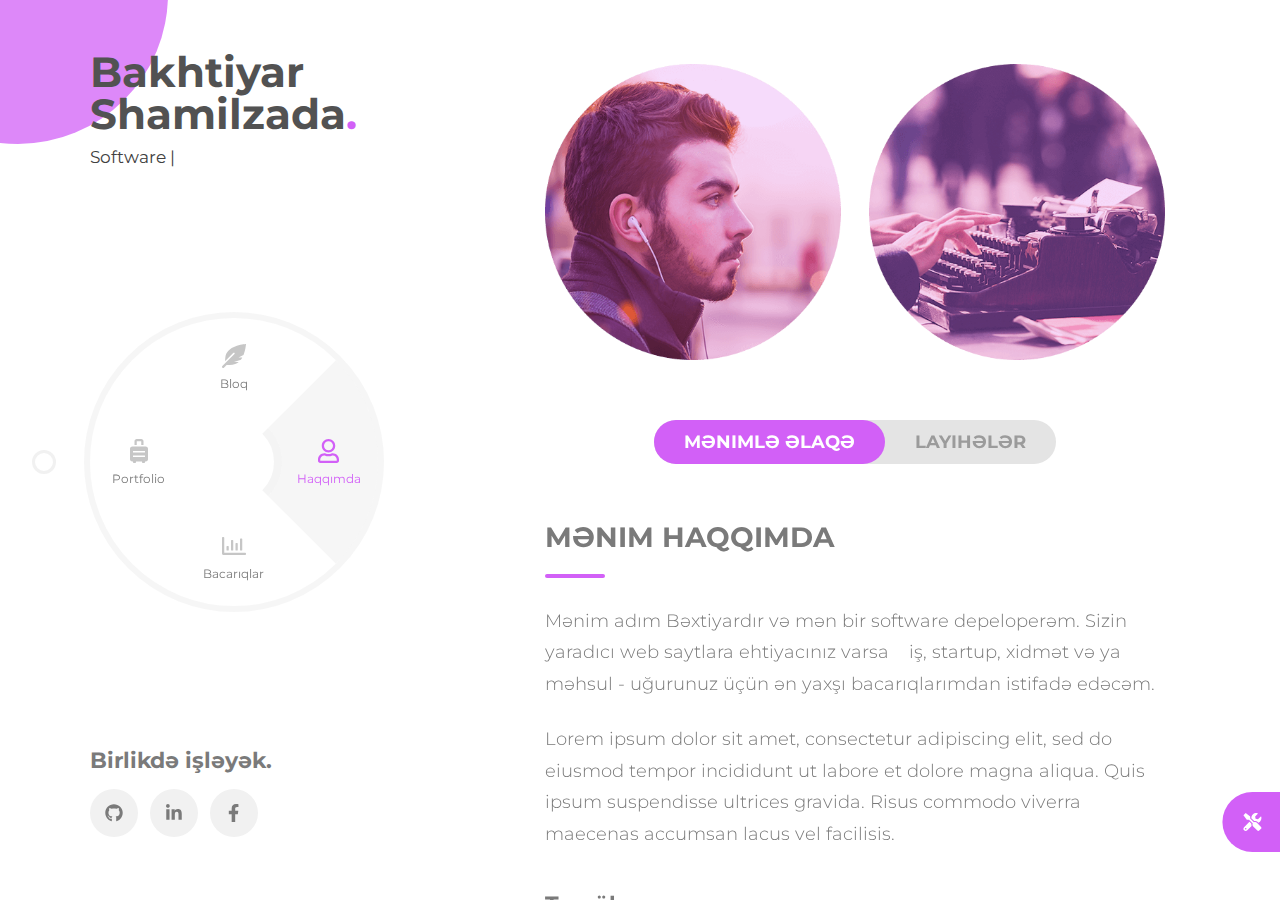
==== commit 10cace1c: "add additional pages" ====
--- a/index.html
+++ b/index.html
@@ -1,120 +1,145 @@
 <!DOCTYPE html>
 <html lang="en">
-  <head>
-    <meta charset="utf-8">
-    <title>Roundy - Personal Resume / CV / Vcard HTML Template</title>
-    <meta name="author" content="iltaen">
-    <meta name="keywords" content="">
-    <meta name="description" content="Personal Resume / CV / Vcard HTML Template">
-    <meta name="viewport" content="width=device-width, initial-scale=1">
-    <meta http-equiv="X-UA-Compatible" content="IE=edge">
-    <link href="https://fonts.googleapis.com/css?family=Montserrat:400,800" rel="stylesheet">
-    <link rel="stylesheet" type="text/css" href="lib/owl.carousel/assets/owl.carousel.min.css">
-    <link rel="stylesheet" type="text/css" href="css/styles.css">
-    <!--Favicon-->
-    <link rel="apple-touch-icon" sizes="57x57" href="img/favicon/apple-icon-57x57.png">
-    <link rel="apple-touch-icon" sizes="60x60" href="img/favicon/apple-icon-60x60.png">
-    <link rel="apple-touch-icon" sizes="72x72" href="img/favicon/apple-icon-72x72.png">
-    <link rel="apple-touch-icon" sizes="76x76" href="img/favicon/apple-icon-76x76.png">
-    <link rel="apple-touch-icon" sizes="114x114" href="img/favicon/apple-icon-114x114.png">
-    <link rel="apple-touch-icon" sizes="120x120" href="img/favicon/apple-icon-120x120.png">
-    <link rel="apple-touch-icon" sizes="144x144" href="img/favicon/apple-icon-144x144.png">
-    <link rel="apple-touch-icon" sizes="152x152" href="img/favicon/apple-icon-152x152.png">
-    <link rel="apple-touch-icon" sizes="180x180" href="img/favicon/apple-icon-180x180.png">
-    <link rel="icon" type="image/png" sizes="192x192" href="img/favicon/android-icon-192x192.png">
-    <link rel="icon" type="image/png" sizes="32x32" href="img/favicon/favicon-32x32.png">
-    <link rel="icon" type="image/png" sizes="96x96" href="img/favicon/favicon-96x96.png">
-    <link rel="icon" type="image/png" sizes="16x16" href="img/favicon/favicon-16x16.png">
-    <link rel="manifest" href="img/favicon/manifest.json">
-    <meta name="msapplication-TileColor" content="#ffffff">
-    <meta name="msapplication-TileImage" content="img/favicon/ms-icon-144x144.png">
-    <meta name="theme-color" content="#ffffff">
-    <script async src="https://www.googletagmanager.com/gtag/js?id=UA-142550521-1"></script>
-    <script>
-      window.dataLayer = window.dataLayer || [];
-      function gtag(){dataLayer.push(arguments);}
-      gtag('js', new Date());
-      
-      gtag('config', 'UA-142550521-1');
-    </script>
-  </head>
-  <body>
-    <!-- Place tag for photo/video background here-->
-    <div class="roundy-body">
-      <div class="roundy-round"></div>
-      <div class="roundy-menu-toggle" id="roundy-menu-toggle">
-        <div class="roundy-menu-toggle-bar roundy-first"></div>
-        <div class="roundy-menu-toggle-bar roundy-second"></div>
-        <div class="roundy-menu-toggle-bar roundy-third"></div>
+
+<head>
+  <meta charset="utf-8">
+  <title>Bakhtiyar Shamilzada</title>
+  <meta name="author" content="Bakhtiyar Shamilzada">
+  <meta name="keywords" content="">
+  <meta name="description" content="Bakhtiyar Shamilzada">
+  <meta name="viewport" content="width=device-width, initial-scale=1">
+  <meta http-equiv="X-UA-Compatible" content="IE=edge">
+  <link href="https://fonts.googleapis.com/css?family=Montserrat:400,800" rel="stylesheet">
+  <link rel="stylesheet" type="text/css" href="lib/owl.carousel/assets/owl.carousel.min.css">
+  <link rel="stylesheet" type="text/css" href="css/styles.css">
+  <!--Favicon-->
+  <link rel="apple-touch-icon" sizes="57x57" href="img/favicon/apple-icon-57x57.png">
+  <link rel="apple-touch-icon" sizes="60x60" href="img/favicon/apple-icon-60x60.png">
+  <link rel="apple-touch-icon" sizes="72x72" href="img/favicon/apple-icon-72x72.png">
+  <link rel="apple-touch-icon" sizes="76x76" href="img/favicon/apple-icon-76x76.png">
+  <link rel="apple-touch-icon" sizes="114x114" href="img/favicon/apple-icon-114x114.png">
+  <link rel="apple-touch-icon" sizes="120x120" href="img/favicon/apple-icon-120x120.png">
+  <link rel="apple-touch-icon" sizes="144x144" href="img/favicon/apple-icon-144x144.png">
+  <link rel="apple-touch-icon" sizes="152x152" href="img/favicon/apple-icon-152x152.png">
+  <link rel="apple-touch-icon" sizes="180x180" href="img/favicon/apple-icon-180x180.png">
+  <link rel="icon" type="image/png" sizes="192x192" href="img/favicon/android-icon-192x192.png">
+  <link rel="icon" type="image/png" sizes="32x32" href="img/favicon/favicon-32x32.png">
+  <link rel="icon" type="image/png" sizes="96x96" href="img/favicon/favicon-96x96.png">
+  <link rel="icon" type="image/png" sizes="16x16" href="img/favicon/favicon-16x16.png">
+  <link rel="manifest" href="img/favicon/manifest.json">
+  <meta name="msapplication-TileColor" content="#ffffff">
+  <meta name="msapplication-TileImage" content="img/favicon/ms-icon-144x144.png">
+  <meta name="theme-color" content="#ffffff">
+  <script async src="https://www.googletagmanager.com/gtag/js?id=UA-142550521-1"></script>
+  <script>
+    window.dataLayer = window.dataLayer || [];
+    function gtag() { dataLayer.push(arguments); }
+    gtag('js', new Date());
+
+    gtag('config', 'UA-142550521-1');
+  </script>
+</head>
+
+<body>
+  <!-- Place tag for photo/video background here-->
+  <div class="roundy-body">
+    <div class="roundy-round"></div>
+    <div class="roundy-menu-toggle" id="roundy-menu-toggle">
+      <div class="roundy-menu-toggle-bar roundy-first"></div>
+      <div class="roundy-menu-toggle-bar roundy-second"></div>
+      <div class="roundy-menu-toggle-bar roundy-third"></div>
+    </div>
+    <div class="roundy-menu-backdrop"></div>
+    <div class="roundy-panel-fixed" id="roundy-panel-fixed">
+      <div class="roundy-menu-header">
+        <h1 class="roundy-menu-title">Bakhtiyar Shamilzada<span class="roundy-menu-title-dot">.</span></h1>
+        <div class="roundy-menu-subtitle"> <span></span></div>
       </div>
-      <div class="roundy-menu-backdrop"></div>
-      <div class="roundy-panel-fixed" id="roundy-panel-fixed">
-        <div class="roundy-menu-header">
-          <h1 class="roundy-menu-title">Roundy HTML<span class="roundy-menu-title-dot">.</span></h1>
-          <div class="roundy-menu-subtitle"> <span></span></div>
-        </div>
-        <div class="roundy-menu">
-          <!-- MENU START-->
-          <div class="roundy-menu-items"><a class="roundy-menu-item" href="pages/about.html">
-              <div class="roundy-menu-item-icon"> <i class="far fa-user"></i></div>
-              <div class="roundy-menu-item-title">About</div></a><a class="roundy-menu-item" href="pages/skills.html">
-              <div class="roundy-menu-item-icon"><i class="far fa-chart-bar"></i></div>
-              <div class="roundy-menu-item-title">Skills</div></a><a class="roundy-menu-item" href="pages/portfolio.html">
-              <div class="roundy-menu-item-icon"><i class="fas fa-suitcase-rolling"></i></div>
-              <div class="roundy-menu-item-title">Portfolio</div></a><a class="roundy-menu-item" href="pages/blog.html">
-              <div class="roundy-menu-item-icon"><i class="fas fa-feather-alt"></i></div>
-              <div class="roundy-menu-item-title">Blog</div></a></div>
-          <!-- MENU END-->
-          <div class="roundy-menu-pie" id="roundy-menu-pie">
-            <div class="roundy-menu-pie-half">
-              <div class="roundy-menu-pie-quarter">
-                <div class="roundy-menu-pie-bg roundy-outer">
-                  <div class="roundy-menu-pie-bg roundy-inner"></div>
-                </div>
+      <div class="roundy-menu">
+        <!-- MENU START-->
+        <div class="roundy-menu-items"><a class="roundy-menu-item" href="pages/about.html">
+            <div class="roundy-menu-item-icon"> <i class="far fa-user"></i></div>
+            <div class="roundy-menu-item-title">Haqqımda</div>
+          </a><a class="roundy-menu-item" href="pages/skills.html">
+            <div class="roundy-menu-item-icon"><i class="far fa-chart-bar"></i></div>
+            <div class="roundy-menu-item-title">Bacarıqlar</div>
+          </a><a class="roundy-menu-item" href="pages/portfolio.html">
+            <div class="roundy-menu-item-icon"><i class="fas fa-suitcase-rolling"></i></div>
+            <div class="roundy-menu-item-title">Portfolio</div>
+          </a><a class="roundy-menu-item" href="pages/blog.html">
+            <div class="roundy-menu-item-icon"><i class="fas fa-feather-alt"></i></div>
+            <div class="roundy-menu-item-title">Bloq</div>
+          </a></div>
+        <!-- MENU END-->
+        <div class="roundy-menu-pie" id="roundy-menu-pie">
+          <div class="roundy-menu-pie-half">
+            <div class="roundy-menu-pie-quarter">
+              <div class="roundy-menu-pie-bg roundy-outer">
+                <div class="roundy-menu-pie-bg roundy-inner"></div>
               </div>
             </div>
           </div>
         </div>
-        <div class="roundy-menu-footer">
-          <h4 class="roundy-menu-footer-title">Let's work together</h4>
-          <div class="roundy-menu-footer-content"><a class="roundy-footer-icon" href="mailto:mail@example.com"><i class="far fa-envelope"></i></a><a class="roundy-footer-icon" href="https://dribbble.com/iltaen"><i class="fab fa-dribbble"></i></a><a class="roundy-footer-icon" href="https://twitter.com/iltaen"><i class="fab fa-twitter"></i></a></div>
-        </div>
       </div>
-      <div class="roundy-panel-dynamic">
-        <div class="roundy-mobile-header">
-          <h1 class="roundy-menu-title">Roundy HTML<span class="roundy-menu-title-dot">.</span></h1>
-          <div class="roundy-menu-subtitle-mobile">Template for your perfect resume.</div>
-        </div>
-        <div class="roundy-loader">
-          <div class="roundy-spinner"></div><span>Loading, please wait...</span>
-        </div>
-        <div class="roundy-container">
-          <div class="roundy-container-content"></div>
+      <div class="roundy-menu-footer">
+        <h4 class="roundy-menu-footer-title">Birlikdə işləyək.</h4>
+        <div class="roundy-menu-footer-content">
+          <a class="roundy-footer-icon" href="https://github.com/BakhtiyarShamilzada" target="_blank">
+            <i class="fab fa-github"></i>
+          </a>
+          <a class="roundy-footer-icon" href="https://www.linkedin.com/in/bakhtiyar-shamilzada-145159185/" target="_blank">
+            <i class="fab fa-linkedin-in"></i>
+          </a>
+          <a class="roundy-footer-icon" href="https://www.facebook.com/shamilzada.bakhtiyar" target="_blank">
+            <i class="fab fa-facebook-f"></i>
+          </a>
         </div>
       </div>
     </div>
-    <script src="lib/jquery.min.js"></script>
-    <script src="lib/typed.min.js"></script>
-    <script src="lib/fontawesome-free/js/all.min.js"></script>
-    <script src="lib/owl.carousel/owl.carousel.min.js"></script>
-    <script src="js/script.js"></script>
-    <div class="roundy-controls" id="roundy-controls">
-      <div class="roundy-controls-toggle" id="roundy-controls-toggle"><i class="fas fa-tools"></i></div>
-      <div class="roundy-controls-panel">
-        <div class="roundy-controls-title">Roundy. 
-          <div class="roundy-controls-subtitle">Full of hidden features.</div>
-        </div>
-        <div class="roundy-controls-button" id="roundy-dark-toggle"><i class="far fa-lightbulb"> </i><span class="roundy-controls-button-title">Dark mode</span></div>
-        <div class="roundy-controls-button" id="roundy-bigpage-toggle"><i class="fas fa-expand"></i><span class="roundy-controls-button-title">Bigpage mode</span></div>
-        <div class="roundy-controls-button" id="roundy-bg-image-toggle"><i class="far fa-images"></i><span class="roundy-controls-button-title">Photo background</span></div>
-        <div class="roundy-controls-button" id="roundy-bg-video-toggle"><i class="fas fa-film"></i><span class="roundy-controls-button-title">Video background</span></div><a class="roundy-controls-button roundy-buy" href="https://themeforest.net/item/roundy-personal-resume-cv-vcard-html-template/24037837?ref=iltaen"><i class="fas fa-cart-arrow-down"></i><span class="roundy-controls-button-title">Get this template</span></a>
+    <div class="roundy-panel-dynamic">
+      <div class="roundy-mobile-header">
+        <h1 class="roundy-menu-title">Bakhtiyar Shamilzada<span class="roundy-menu-title-dot">.</span></h1>
+        <div class="roundy-menu-subtitle-mobile">Software Developer.</div>
+      </div>
+      <div class="roundy-loader">
+        <div class="roundy-spinner"></div><span>Yüklənir, zəhmət olmasa gözləyin...</span>
+      </div>
+      <div class="roundy-container">
+        <div class="roundy-container-content"></div>
       </div>
     </div>
-    <div class="roundy-body-bg roundy-hidden" id="roundy-bg-image" style="background-image: url('https://images.unsplash.com/photo-1499750310107-5fef28a66643?ixlib=rb-1.2.1&amp;auto=format&amp;fit=crop&amp;w=2550&amp;q=80');"></div>
-    <div class="roundy-body-bg roundy-hidden" id="roundy-bg-video">
-      <video autoplay muted loop>
-        <source src="http://iltaen.com/iltaen-res/video-kb.mp4" type="video/mp4">
-      </video>
+  </div>
+  <script src="lib/jquery.min.js"></script>
+  <script src="lib/typed.min.js"></script>
+  <script src="lib/fontawesome-free/js/all.min.js"></script>
+  <script src="lib/owl.carousel/owl.carousel.min.js"></script>
+  <script src="js/script.js"></script>
+  <div class="roundy-controls" id="roundy-controls">
+    <div class="roundy-controls-toggle" id="roundy-controls-toggle"><i class="fas fa-tools"></i></div>
+    <div class="roundy-controls-panel">
+      <div class="roundy-controls-title">Roundy.
+        <div class="roundy-controls-subtitle">Full of hidden features.</div>
+      </div>
+      <div class="roundy-controls-button" id="roundy-dark-toggle"><i class="far fa-lightbulb"> </i><span
+          class="roundy-controls-button-title">Dark mode</span></div>
+      <div class="roundy-controls-button" id="roundy-bigpage-toggle"><i class="fas fa-expand"></i><span
+          class="roundy-controls-button-title">Bigpage mode</span></div>
+      <div class="roundy-controls-button" id="roundy-bg-image-toggle"><i class="far fa-images"></i><span
+          class="roundy-controls-button-title">Photo background</span></div>
+      <div class="roundy-controls-button" id="roundy-bg-video-toggle"><i class="fas fa-film"></i><span
+          class="roundy-controls-button-title">Video background</span></div><a class="roundy-controls-button roundy-buy"
+        href="https://themeforest.net/item/roundy-personal-resume-cv-vcard-html-template/24037837?ref=iltaen"><i
+          class="fas fa-cart-arrow-down"></i><span class="roundy-controls-button-title">Get this template</span></a>
     </div>
-  </body>
+  </div>
+  <div class="roundy-body-bg roundy-hidden" id="roundy-bg-image"
+    style="background-image: url('https://images.unsplash.com/photo-1499750310107-5fef28a66643?ixlib=rb-1.2.1&amp;auto=format&amp;fit=crop&amp;w=2550&amp;q=80');">
+  </div>
+  <div class="roundy-body-bg roundy-hidden" id="roundy-bg-video">
+    <video autoplay muted loop>
+      <source src="http://iltaen.com/iltaen-res/video-kb.mp4" type="video/mp4">
+    </video>
+  </div>
+</body>
+
 </html>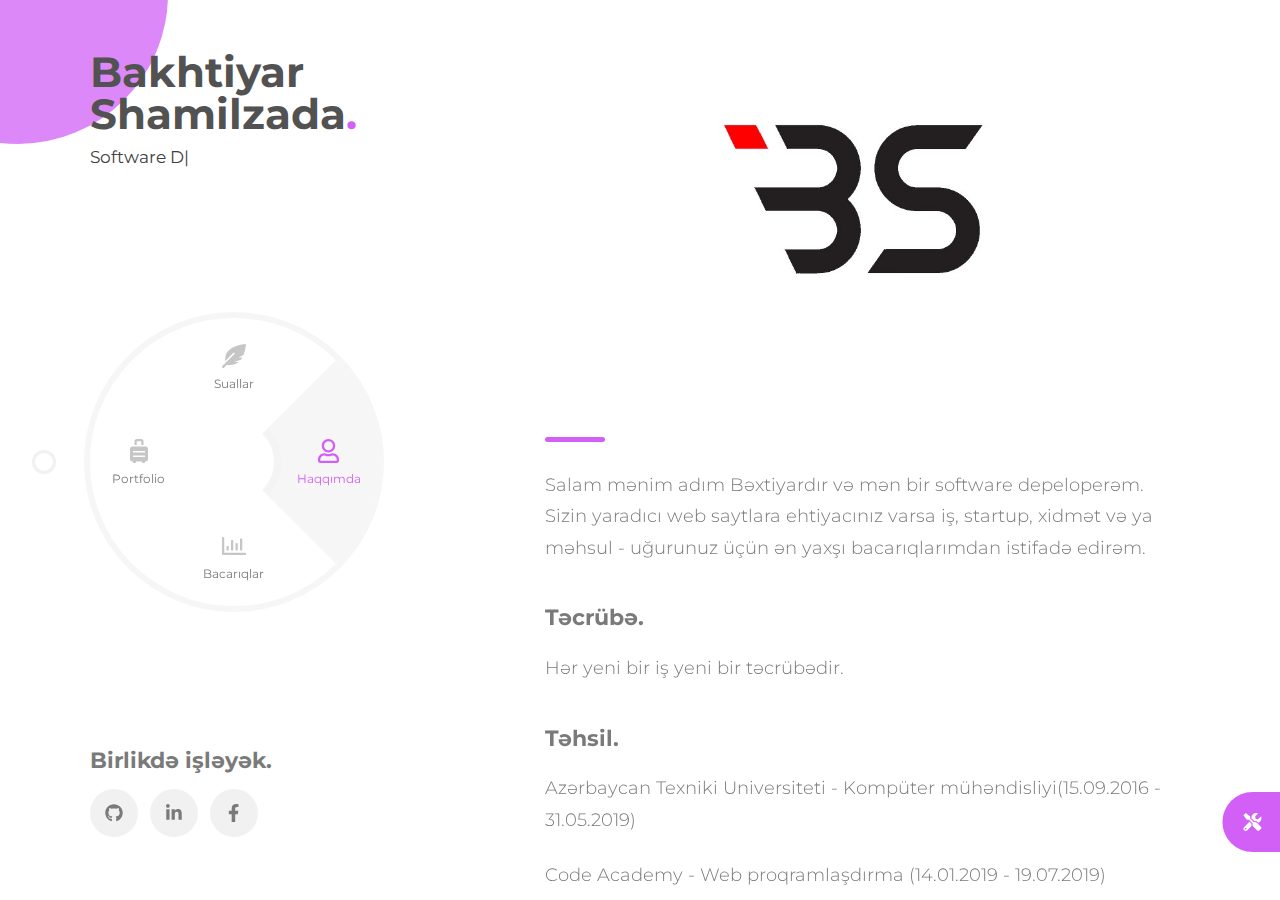
==== commit a467051f: "update project" ====
--- a/index.html
+++ b/index.html
@@ -68,7 +68,7 @@
             <div class="roundy-menu-item-title">Portfolio</div>
           </a><a class="roundy-menu-item" href="pages/blog.html">
             <div class="roundy-menu-item-icon"><i class="fas fa-feather-alt"></i></div>
-            <div class="roundy-menu-item-title">Bloq</div>
+            <div class="roundy-menu-item-title">Suallar</div>
           </a></div>
         <!-- MENU END-->
         <div class="roundy-menu-pie" id="roundy-menu-pie">
--- a/css/styles.css
+++ b/css/styles.css
@@ -2510,6 +2510,10 @@
   font-weight: bold;
   font-size: 1.3rem;
 }
+.roundy-radialbar-label i
+{
+  color: #01d1a7;
+}
 /*
 [2.5 Back button]
 */
@@ -3301,6 +3305,8 @@
   }
 }
 img.roundy-headpic {
+  height: 300px;
+  transform: scale(1.5);
   margin-bottom: 2rem;
   margin-left: auto;
   margin-right: auto;
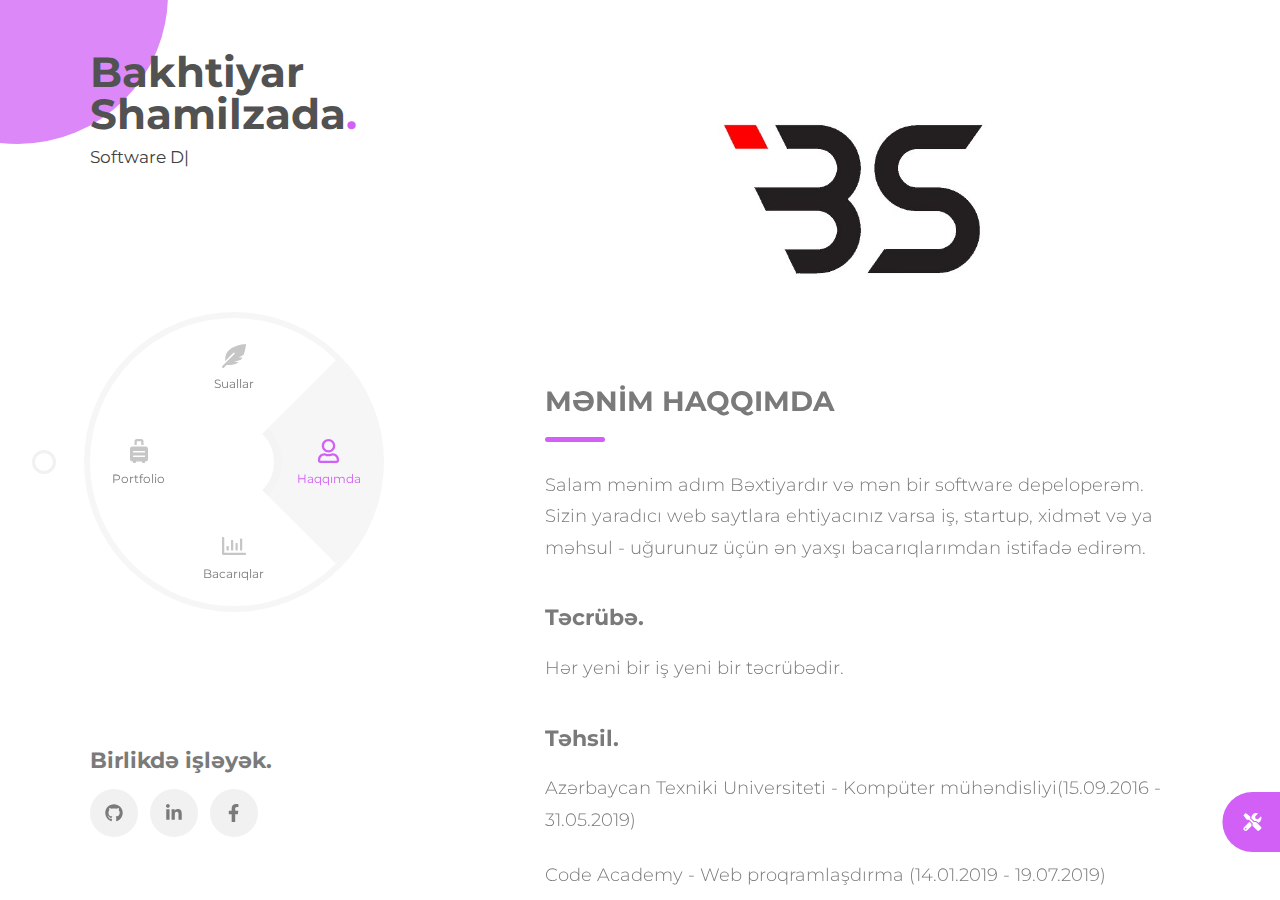
==== commit 802ff27c: "update audio" ====
--- a/index.html
+++ b/index.html
@@ -127,9 +127,7 @@
       <div class="roundy-controls-button" id="roundy-bg-image-toggle"><i class="far fa-images"></i><span
           class="roundy-controls-button-title">Photo background</span></div>
       <div class="roundy-controls-button" id="roundy-bg-video-toggle"><i class="fas fa-film"></i><span
-          class="roundy-controls-button-title">Video background</span></div><a class="roundy-controls-button roundy-buy"
-        href="https://themeforest.net/item/roundy-personal-resume-cv-vcard-html-template/24037837?ref=iltaen"><i
-          class="fas fa-cart-arrow-down"></i><span class="roundy-controls-button-title">Get this template</span></a>
+          class="roundy-controls-button-title">Video background</span></div>
     </div>
   </div>
   <div class="roundy-body-bg roundy-hidden" id="roundy-bg-image"
--- a/css/styles.css
+++ b/css/styles.css
@@ -3311,6 +3311,8 @@
   margin-left: auto;
   margin-right: auto;
   display: block;
+  position: relative;
+  z-index: -1;
 }
 @media only screen and (max-width: 470px) {
   img.roundy-headpic {
@@ -3805,6 +3807,7 @@
   justify-content: center;
   align-items: center;
   flex-direction: column;
+  cursor: pointer;
 }
 .roundy-blog-item-short-title {
   color: #7a7a7a;
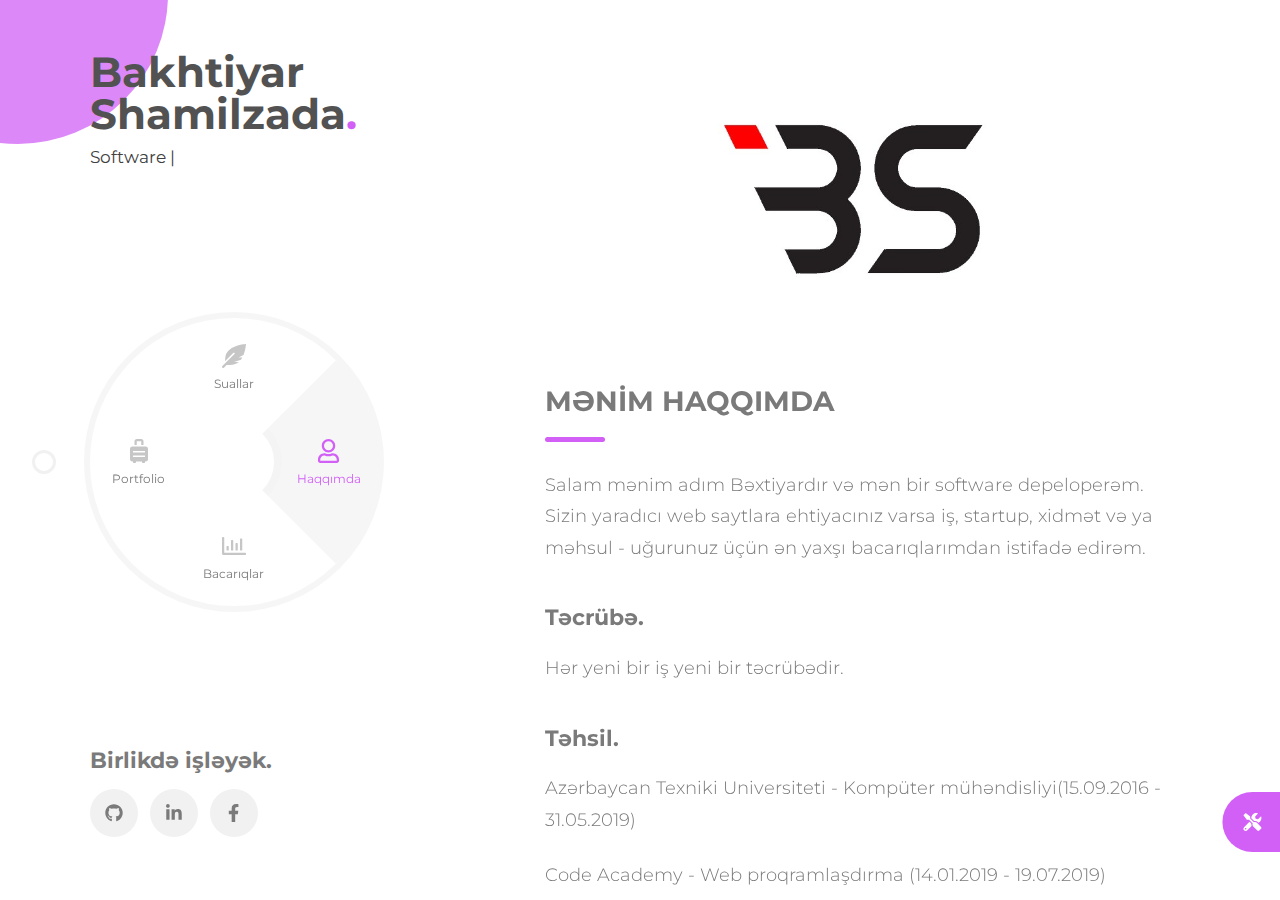
==== commit a1bda366: "audio" ====
--- a/index.html
+++ b/index.html
@@ -114,6 +114,7 @@
   <script src="lib/fontawesome-free/js/all.min.js"></script>
   <script src="lib/owl.carousel/owl.carousel.min.js"></script>
   <script src="js/script.js"></script>
+  <script src="js/audio.js"></script>
   <div class="roundy-controls" id="roundy-controls">
     <div class="roundy-controls-toggle" id="roundy-controls-toggle"><i class="fas fa-tools"></i></div>
     <div class="roundy-controls-panel">
--- a/css/styles.css
+++ b/css/styles.css
@@ -3769,7 +3769,6 @@
   display: inline-block;
   position: relative;
   float: left;
-  cursor: pointer;
 }
 .roundy-blog-item-short:hover .roundy-blog-item-short-title {
   color: #ffffff;
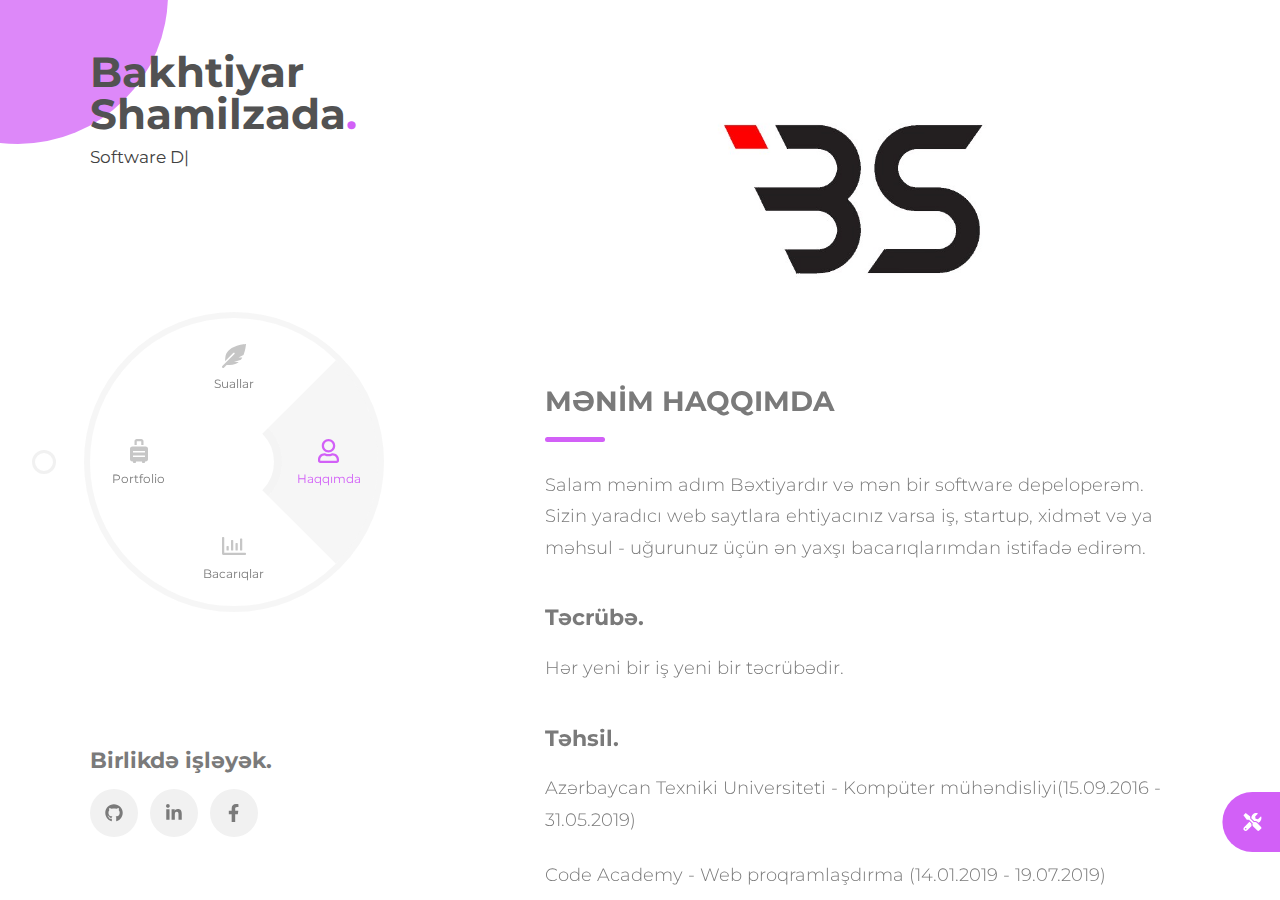
==== commit 8e23ae4b: "audio show" ====
--- a/index.html
+++ b/index.html
@@ -114,7 +114,6 @@
   <script src="lib/fontawesome-free/js/all.min.js"></script>
   <script src="lib/owl.carousel/owl.carousel.min.js"></script>
   <script src="js/script.js"></script>
-  <script src="js/audio.js"></script>
   <div class="roundy-controls" id="roundy-controls">
     <div class="roundy-controls-toggle" id="roundy-controls-toggle"><i class="fas fa-tools"></i></div>
     <div class="roundy-controls-panel">
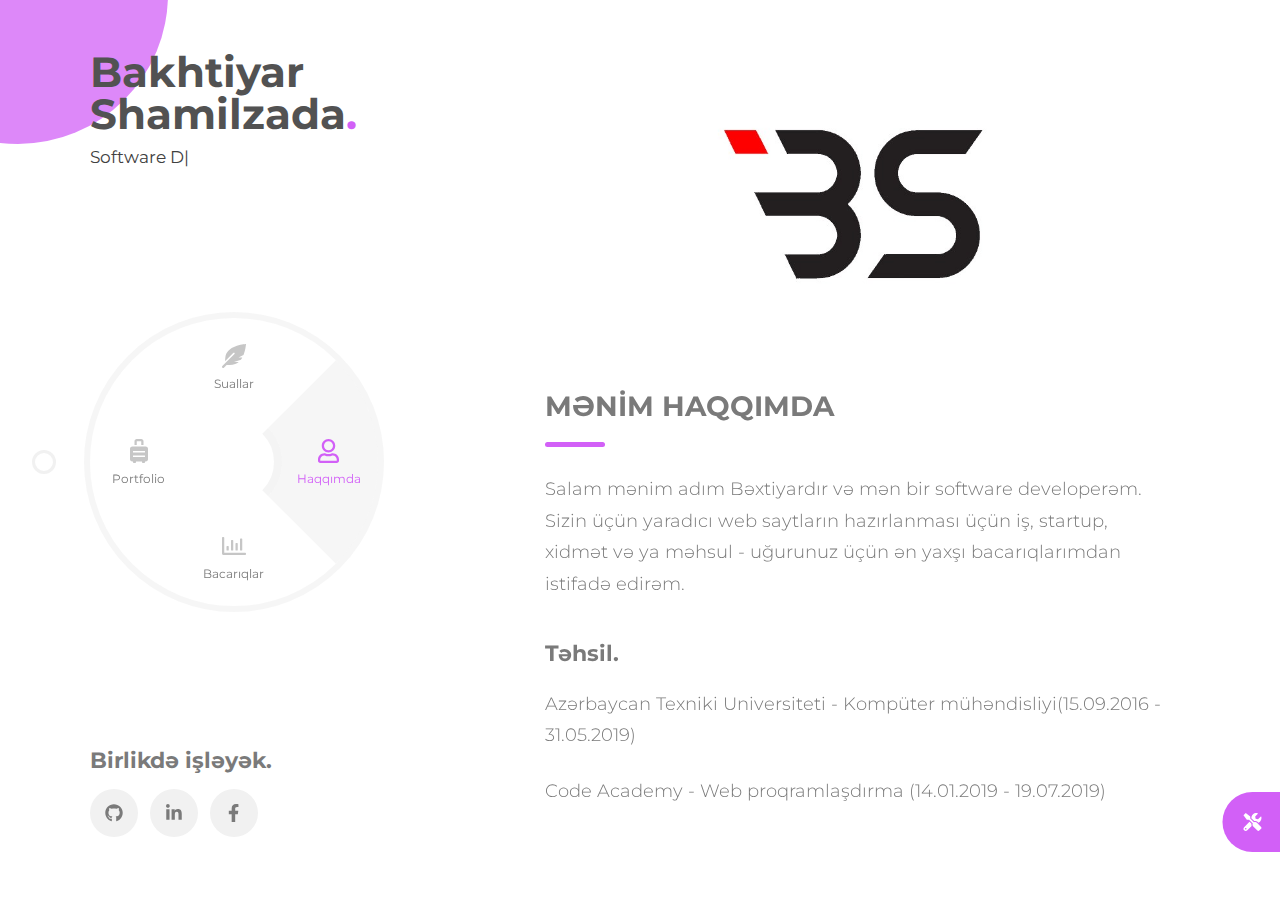
==== commit 1b138b3a: "add skill" ====
--- a/index.html
+++ b/index.html
@@ -117,17 +117,17 @@
   <div class="roundy-controls" id="roundy-controls">
     <div class="roundy-controls-toggle" id="roundy-controls-toggle"><i class="fas fa-tools"></i></div>
     <div class="roundy-controls-panel">
-      <div class="roundy-controls-title">Roundy.
+      <!-- <div class="roundy-controls-title">Roundy.
         <div class="roundy-controls-subtitle">Full of hidden features.</div>
-      </div>
+      </div> -->
       <div class="roundy-controls-button" id="roundy-dark-toggle"><i class="far fa-lightbulb"> </i><span
-          class="roundy-controls-button-title">Dark mode</span></div>
+          class="roundy-controls-button-title">Qaranlıq rejim</span></div>
       <div class="roundy-controls-button" id="roundy-bigpage-toggle"><i class="fas fa-expand"></i><span
-          class="roundy-controls-button-title">Bigpage mode</span></div>
+          class="roundy-controls-button-title">Böyük səhifə rejimi</span></div>
       <div class="roundy-controls-button" id="roundy-bg-image-toggle"><i class="far fa-images"></i><span
-          class="roundy-controls-button-title">Photo background</span></div>
+          class="roundy-controls-button-title">Şəkil fon</span></div>
       <div class="roundy-controls-button" id="roundy-bg-video-toggle"><i class="fas fa-film"></i><span
-          class="roundy-controls-button-title">Video background</span></div>
+          class="roundy-controls-button-title">Video fon</span></div>
     </div>
   </div>
   <div class="roundy-body-bg roundy-hidden" id="roundy-bg-image"
--- a/css/styles.css
+++ b/css/styles.css
@@ -2509,6 +2509,7 @@
 .roundy-radialbar-label {
   font-weight: bold;
   font-size: 1.3rem;
+  text-align: center;
 }
 .roundy-radialbar-label i
 {
